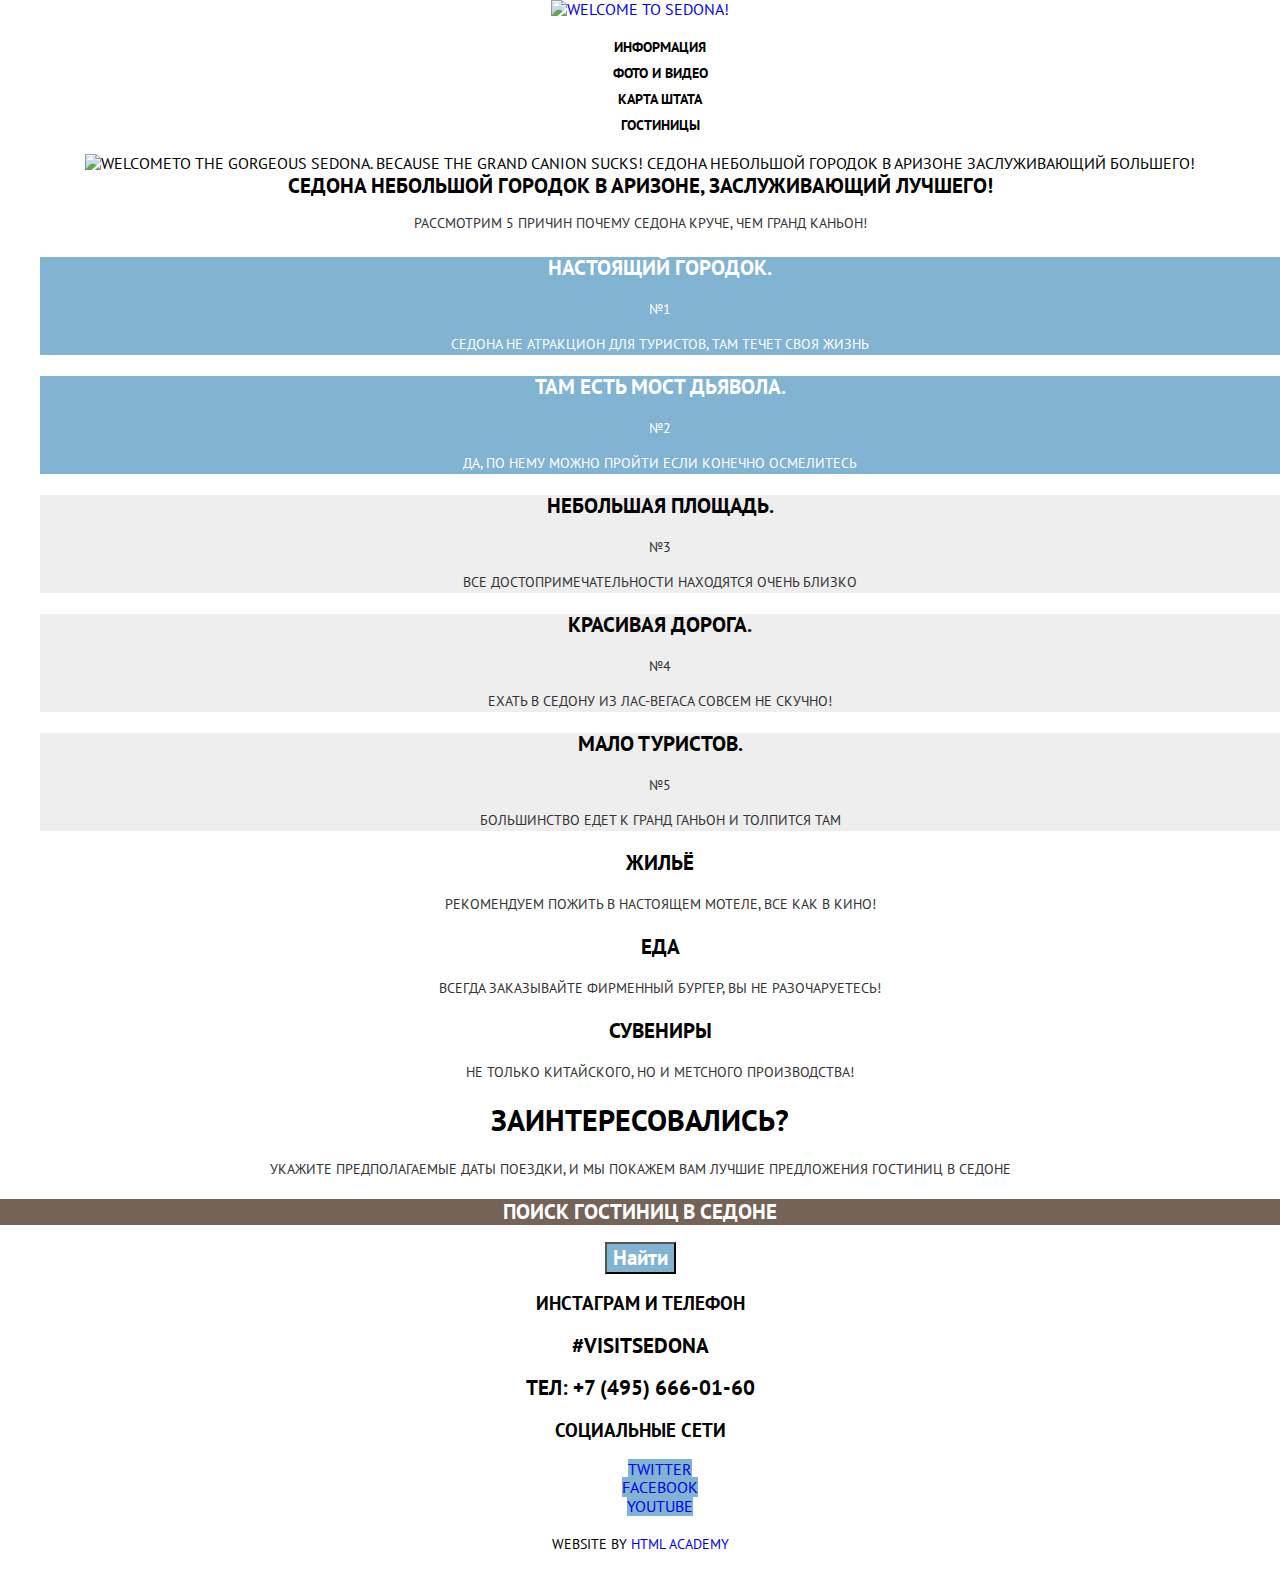
==== index.html @ 73698c5c "Заглавные" ====
<!DOCTYPE html>
<html class="page" lang="ru">

<head>
    <meta charset="utf-8">
    <title>Sedona is Greater Canion</title>
    <link rel="stylesheet" href="https://fonts.googleapis.com/css2?family=PT+Sans:wght@400;700&display=swap" />
    <link href="css/normalize.css" rel="stylesheet" />
    <link href="css/style.css" rel="stylesheet" />
</head>

<body class="page-body">


    <header class="main-header">
        <nav class="main-navigation">
            <a class="main-header-logo" href="index.html" title="Main Page">
                <img src="http://dummyimage.com/41x50/81B3D2" alt="Welcome to Sedona!">
            </a>
            <ul class="site-navigation">
                <li><a href="blank.html">Информация</a></li>
                <li><a href="blank.html">Фото и видео</a></li>
                <li><a href="blank.html">Карта штата</a></li>
                <li><a href="hotelscatalog.html">Гостиницы</a></li>
            </ul>
        </nav>
    </header>


    <main class="wrapper">

        <section class="slogan">
            <div class="image-slogan"><img src="http://placehold.it/1200x509/81B3D2/ffffff/?text=WELCOME+TO+GORGEOUSE+SEDONA" alt="Welcometo the gorgeous SEDONA.
      Because the Grand Canion sucks! Седона небольшой городок в Аризоне заслуживающий большего!"></div>
            <h1 class="text-slogan">Седона небольшой городок в Аризоне, заслуживающий лучшего!</h1>
        </section>

        <section class="features">
            <h2 class="feature-header">Рассмотрим 5 причин почему Седона круче, чем Гранд Каньон!</h2>
            <ul class="features-list">
                <li class="feature-item blue-item">
                    <h3 class="feature-list-header blue-item">Настоящий городок.</h3>
                    <p class="feature-list-text blue-item">№1</p>
                    <p class="feature-list-text blue-item">Седона не атракцион для туристов, там течет своя жизнь</p>
                </li>

                <!--<img src="http://placehold.it/800x256/81B3D2/ffffff/?text=SEDONA+VIEWS" alt="Sedona views">-->


                <li class="feature-item blue-item">
                    <h3 class="feature-list-header blue-item">Там есть мост дьявола.</h3>
                    <p class="feature-list-text blue-item">№2</p>
                    <p class="feature-list-text blue-item">Да, по нему можно пройти если конечно осмелитесь</p>
                </li>

                <!--<img src="http://placehold.it/800x256/81B3D2/ffffff/?text=SEDONA+VIEWS" alt="Sedona views">-->


                <li class="feature-item grey-item">
                    <h3 class="feature-list-header">Небольшая площадь.</h3>
                    <p class="feature-list-text">№3</p>
                    <p class="feature-list-text">Все достопримечательности находятся очень близко</p>



                    <li class="feature-item grey-item">
                        <h3 class="feature-list-header">Красивая дорога.</h3>
                        <p class="feature-list-text">№4</p>
                        <p class="feature-list-text">Ехать в Седону из Лас-Вегаса совсем не скучно!</p>
                    </li>


                    <li class="feature-item grey-item">
                        <h3 class="feature-list-header">Мало туристов.</h3>
                        <p class="feature-list-text">№5</p>
                        <p class="feature-list-text">Большинство едет к Гранд Ганьон и толпится там</p>
                    </li>

            </ul>
        </section>

        <section class="advice">
            <!-- Советы -->
            <ul class="advices-list">
                <li class="icon-house">
                    <h3 class="item-header">Жильё</h3>
                    <p class="item-text">Рекомендуем пожить в настоящем мотеле, все как в кино!</p>
                </li>
                <li class="icon-food">
                    <h3 class="item-header">Еда</h3>
                    <p class="item-text">Всегда заказывайте фирменный бургер, вы не разочаруетесь!</p>
                </li>
                <li class="icon-souvenir">
                    <h3 class="item-header">Сувениры</h3>
                    <p class="item-text">Не только китайского, но и метсного производства!</p>
                </li>
            </ul>
        </section>

        <section class="searching-form">
            <h2 class="searching-question">Заинтересовались?</h2>
            <p class="searching-form-text">Укажите предполагаемые даты поездки, и мы покажем вам лучшие предложения гостиниц в Седоне</p>
            <h2 class="searching-form-header">Поиск гостиниц в Седоне</h2>
            <!-- форма поиска брони -->
            <button class="search-button">Найти</button>
        </section>
    </main>

    <footer class="page-footer main-footer">
        <section class="footer-contacts">
            <h3>Инстаграм и телефон</h3>
            <p>
                <a class="footer-contacts" href="blank.html">#VISITSEDONA</a>
            </p>
            <p>
                <a class="footer-contacts" href="74956660166"> ТЕЛ: +7 (495) 666-01-60</a>
            </p>
        </section>
        <section class="footer-social">
            <h3>Социальные сети</h3>
            <ul class="social">
                <li>
                    <a class="social-button" href="#">Twitter</a>
                </li>
                <li>
                    <a class="social-button" href="#">Facebook</a>
                </li>
                <li>
                    <a class="social-button" href="#">Youtube</a>
                </li>
            </ul>
        </section>
        <p class="footer-copyright">
            website by
            <a class="button" href="https://htmlacademy.ru/intensive/htmlcss">HTML Academy</a>
        </p>
    </footer>
</body>

</html>
---- css/style.css ----
/* Variables */

:root {
    --black: #000000;
    --light-black: #333333;
    --white: #FFFFFF;
    --white-opaque: rgba(255, 255, 255, 0.3);
    --light-blue: #81B3D2;
    --darker-blue: #669EC0;
    --darkest-blue: #5496BD;
    --brown: #766357;
    --darker-brown: #604E43;
    --darkest-brown: #503E33;
    --drop-shadow-white-black: rgba(0, 1, 1, 0.2);
    --background-light-grey: #EEEEEE;
    --filter-background-light-grey: rgba(0, 1, 1, 0.15);
    --filter-input-grey: #F2F2F2;
    --footer-grey: rgba(255, 255, 255, 0.9);
    --main-background-gray: #888888;
}


/* body */

body {
    min-width: 1200px;
    margin: 0;
    padding: 0;
    font-family: "PT Sans", "Arial", sans-serif;
    text-transform: uppercase;
    background-color: var(--white);
    text-align: center;
}

a {
    text-decoration: none;
}

img {
    max-width: 100%;
    height: auto;
}


/* main navigation */

.site-navigation a {
    font-size: 14px;
    line-height: 26px;
    font-weight: 700;
    color: var(--black);
    text-align: center;
}

.site-navigation li {
    list-style: none;
}


/* slogan */

.image {
    background-image: url("http://placehold.it/1200x509/81B3D2/ffffff/?text=WELCOME+TO+GORGEOUSE+SEDONA");
}

.text-slogan {
    font-size: 21px;
    line-height: 26px;
    font-weight: 700;
    color: var(--black);
    margin: 0;
    text-align: center;
}


/* features */

ul .feature-item {
    list-style: none;
}

.feature-header {
    font-size: 14px;
    line-height: 26px;
    font-weight: 400;
    color: var(--light-black);
    text-align: center;
}

.feature-list-header {
    font-size: 21px;
    line-height: 21px;
    font-weight: 700;
    color: var(--black);
    text-align: center;
}

.feature-list-text {
    font-size: 14px;
    line-height: 21px;
    font-weight: 400;
    color: var(--light-black);
    text-align: center;
}

.blue-item {
    background-color: var(--light-blue);
    color: var(--white);
}

.grey-item {
    background-color: var(--background-light-grey);
}


/* advice */

.icon-house,
.icon-food,
.icon-souvenir {
    list-style: none;
}

.item-header {
    font-size: 21px;
    line-height: 21px;
    font-weight: 700;
    color: var(--black);
    text-align: center;
}

.item-text {
    font-size: 14px;
    line-height: 21px;
    font-weight: 400;
    color: var(--light-black);
    text-align: center;
}


/* searching form */

.searching-question {
    font-size: 30px;
    line-height: 24px;
    font-weight: 700;
    color: var(--black);
    text-align: center;
}

.searching-form-text {
    font-size: 14px;
    line-height: 24px;
    font-weight: 400;
    color: var(--light-black);
    text-align: center;
}

.searching-form-header {
    font-size: 21px;
    line-height: 26px;
    font-weight: 700;
    color: var(--white);
    background-color: var(--brown);
    text-align: center;
    vertical-align: middle;
}

.searching-form-header:hover {
    background-color: var(--darker-brown);
}

.searching-form-header:active {
    background-color: var(--darkest-brown);
    color: var(--white-opaque);
}

.search-button {
    font-size: 21px;
    line-height: 26px;
    font-weight: 700;
    background-color: var(--light-blue);
    color: var(--white);
}

.search-button:hover {
    background-color: var(--darker-blue);
}

.search-button:active {
    background-color: var(--darkest-blue);
    color: var(--white-opaque);
}


/* footer */

.footer-contacts a {
    font-size: 21px;
    line-height: 26px;
    font-weight: 700;
    text-transform: none;
    color: var(--black);
}

.footer-copyright {
    font-size: 14px;
    font-weight: 400;
    line-height: 26px;
    color: var(--black);
}

ul.social {
    list-style: none;
}

li .social-button {
    background-color: var(--light-blue);
}

li .social-button:hover {
    background-color: var(--darker-blue);
}

li .social-button:active {
    background-color: var(--darkest-blue);
}


/* sorting */

.search-results {
    font-size: 21px;
    line-height: 26px;
    font-weight: 700;
    color: var(--black);
}

ul.sorting {
    list-style: none;
}

.sorting-header {
    font-size: 12px;
    line-height: 18px;
    font-weight: 400;
    color: var(--black);
    text-align: center;
}

a.active-item {
    color: var(--light-blue);
    opacity: 100;
    text-decoration: none;
}

.sorting-tag {
    font-size: 12px;
    line-height: 18px;
    color: var(--black);
    opacity: 0.3;
    text-decoration: underline;
    text-decoration-style: dotted;
}

.sorting-tag:hover {
    color: var(--light-blue)
}

.sorting-tag:active {
    color: var(--black);
    opacity: 100;
}


/* results */

ul.hotels {
    list-style: none;
}

.item-header-catalog {
    font-size: 21px;
    line-height: 26px;
    font-weight: 700;
    color: var(--black);
}

.hotel-name:hover {
    color: var(--light-blue);
}

.hotel-name:active {
    color: var(--black);
    opacity: 0.3;
}

.location-type-price {
    font-size: 14px;
    line-height: 21px;
    font-weight: 400;
    color: var(--light-black)
}

.rating {
    font-size: 14px;
    line-height: 21px;
    font-weight: 400;
    background-color: var(--filter-input-grey);
}

.stars {
    background-color: var(--light-blue);
}

.control {
    font-size: 14px;
    line-height: 21px;
    font-weight: 700;
    color: var(--white);
    padding-top: 3px;
    padding-bottom: 3px;
    padding-right: 17px;
    padding-left: 16px;
}

.details {
    background-color: var(--light-blue);
}

.details:hover {
    background-color: var(--darker-blue);
}

.details:active {
    background-color: var(--darkest-blue);
    color: var(--white-opaque);
}

.reservation {
    background-color: var(--brown);
}

.reservation:hover {
    background-color: var(--darkest-brown);
}

.reservation:active {
    background-color: var(--darker-brown);
    color: var(--white-opaque);
}
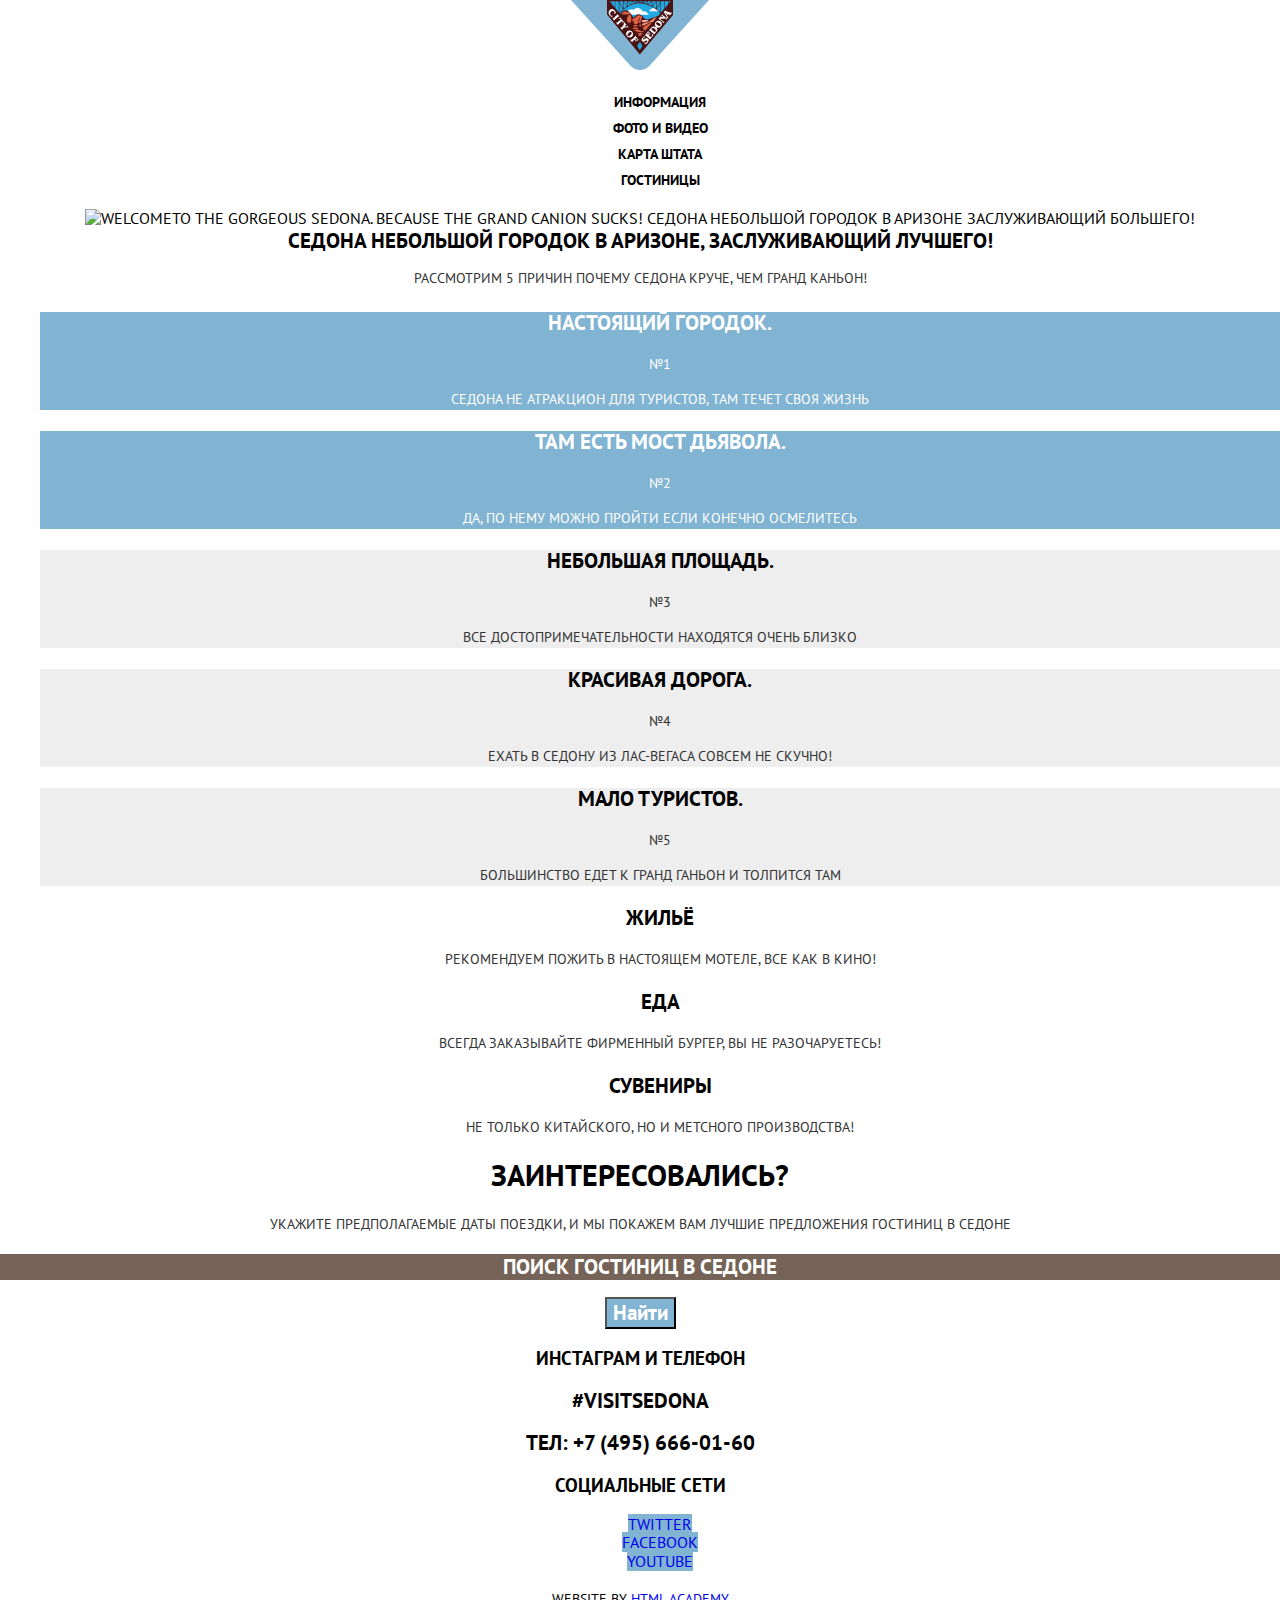
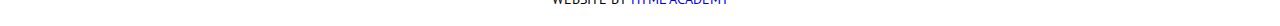
==== commit dc26c450: "Графика" ====
--- a/index.html
+++ b/index.html
@@ -15,7 +15,7 @@
     <header class="main-header">
         <nav class="main-navigation">
             <a class="main-header-logo" href="index.html" title="Main Page">
-                <img src="http://dummyimage.com/41x50/81B3D2" alt="Welcome to Sedona!">
+                <img src="img/logo.svg" width="138" height="70" alt="Sedona!">
             </a>
             <ul class="site-navigation">
                 <li><a href="blank.html">Информация</a></li>
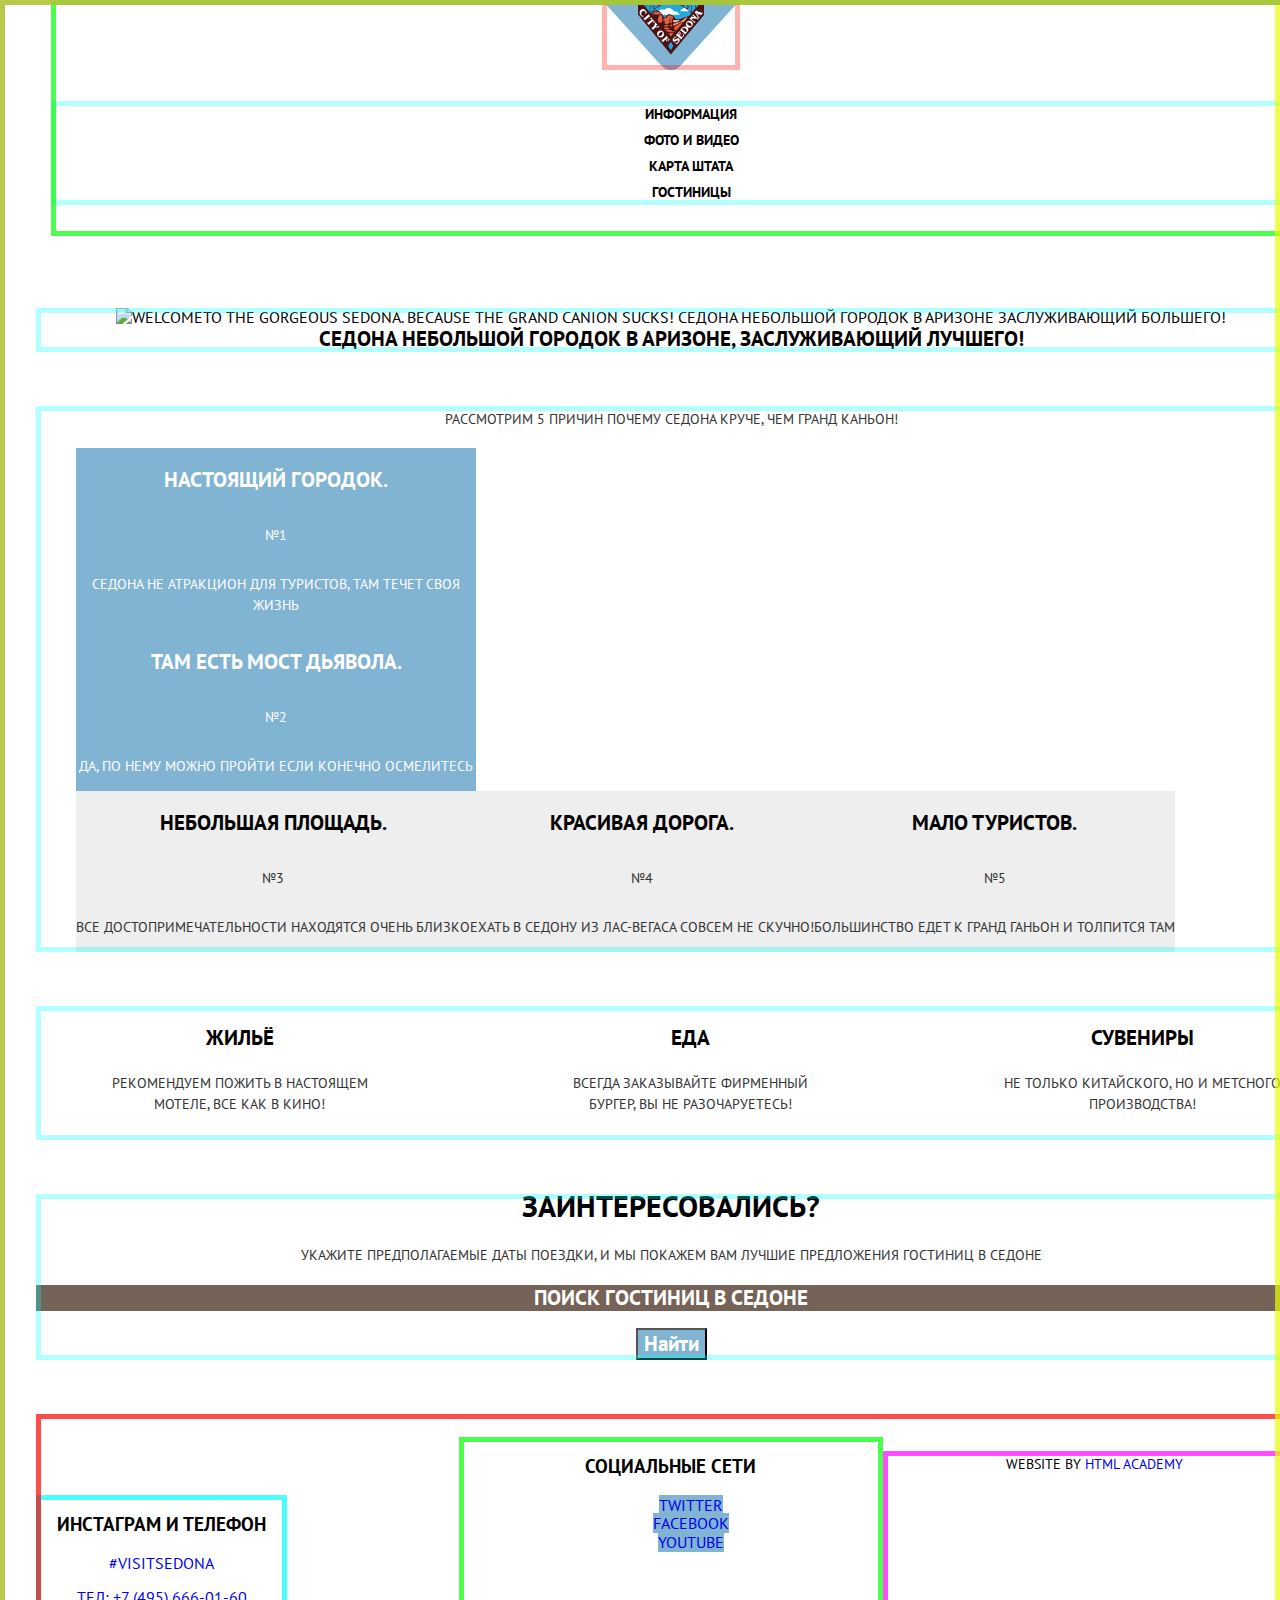
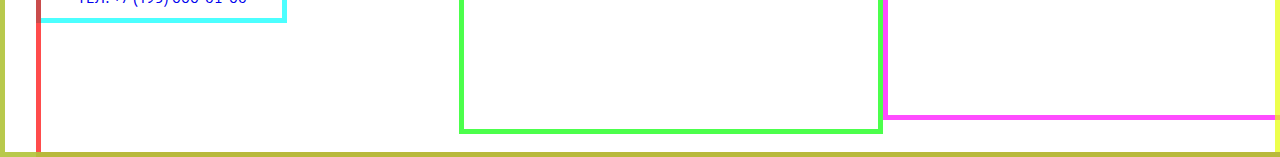
==== commit bcfb9591: "Гриды" ====
--- a/index.html
+++ b/index.html
@@ -10,131 +10,139 @@
 </head>
 
 <body class="page-body">
+    <div class="container">
 
 
-    <header class="main-header">
-        <nav class="main-navigation">
-            <a class="main-header-logo" href="index.html" title="Main Page">
-                <img src="img/logo.svg" width="138" height="70" alt="Sedona!">
-            </a>
-            <ul class="site-navigation">
-                <li><a href="blank.html">Информация</a></li>
-                <li><a href="blank.html">Фото и видео</a></li>
-                <li><a href="blank.html">Карта штата</a></li>
-                <li><a href="hotelscatalog.html">Гостиницы</a></li>
-            </ul>
-        </nav>
-    </header>
+        <header class="main-header">
+            <nav class="main-navigation">
+                <a class="main-header-logo" href="index.html" title="Main Page">
+                    <img src="img/logo.svg" width="138" height="70" alt="Sedona!">
+                </a>
+                <div class="main-navigation-wrapper">
+                    <ul class="site-navigation">
+                        <li><a href="blank.html">Информация</a></li>
+                        <li><a href="blank.html">Фото и видео</a></li>
+                        <li><a href="blank.html">Карта штата</a></li>
+                        <li><a href="hotelscatalog.html">Гостиницы</a></li>
+                    </ul>
+                </div>
+            </nav>
+        </header>
 
 
-    <main class="wrapper">
+        <main>
 
-        <section class="slogan">
-            <div class="image-slogan"><img src="http://placehold.it/1200x509/81B3D2/ffffff/?text=WELCOME+TO+GORGEOUSE+SEDONA" alt="Welcometo the gorgeous SEDONA.
+            <section class="slogan box">
+                <div class="image-slogan"><img src="http://placehold.it/1200x509/81B3D2/ffffff/?text=WELCOME+TO+GORGEOUSE+SEDONA" alt="Welcometo the gorgeous SEDONA.
       Because the Grand Canion sucks! Седона небольшой городок в Аризоне заслуживающий большего!"></div>
-            <h1 class="text-slogan">Седона небольшой городок в Аризоне, заслуживающий лучшего!</h1>
-        </section>
+                <h1 class="text-slogan">Седона небольшой городок в Аризоне, заслуживающий лучшего!</h1>
+            </section>
 
-        <section class="features">
-            <h2 class="feature-header">Рассмотрим 5 причин почему Седона круче, чем Гранд Каньон!</h2>
-            <ul class="features-list">
-                <li class="feature-item blue-item">
-                    <h3 class="feature-list-header blue-item">Настоящий городок.</h3>
-                    <p class="feature-list-text blue-item">№1</p>
-                    <p class="feature-list-text blue-item">Седона не атракцион для туристов, там течет своя жизнь</p>
-                </li>
+            <section class="features box">
+                <h2 class="feature-header">Рассмотрим 5 причин почему Седона круче, чем Гранд Каньон!</h2>
+                <ul class="features-list">
+                    <li class="feature-item blue-item">
+                        <h3 class="feature-list-header blue-item">Настоящий городок.</h3>
+                        <p class="feature-list-text blue-item">№1</p>
+                        <p class="feature-list-text blue-item">Седона не атракцион для туристов, там течет своя жизнь</p>
+                    </li>
 
-                <!--<img src="http://placehold.it/800x256/81B3D2/ffffff/?text=SEDONA+VIEWS" alt="Sedona views">-->
+                    <!--<img src="http://placehold.it/800x256/81B3D2/ffffff/?text=SEDONA+VIEWS" alt="Sedona views">-->
 
 
-                <li class="feature-item blue-item">
-                    <h3 class="feature-list-header blue-item">Там есть мост дьявола.</h3>
-                    <p class="feature-list-text blue-item">№2</p>
-                    <p class="feature-list-text blue-item">Да, по нему можно пройти если конечно осмелитесь</p>
-                </li>
+                    <li class="feature-item blue-item">
+                        <h3 class="feature-list-header blue-item">Там есть мост дьявола.</h3>
+                        <p class="feature-list-text blue-item">№2</p>
+                        <p class="feature-list-text blue-item">Да, по нему можно пройти если конечно осмелитесь</p>
+                    </li>
 
-                <!--<img src="http://placehold.it/800x256/81B3D2/ffffff/?text=SEDONA+VIEWS" alt="Sedona views">-->
+                    <!--<img src="http://placehold.it/800x256/81B3D2/ffffff/?text=SEDONA+VIEWS" alt="Sedona views">-->
 
 
-                <li class="feature-item grey-item">
-                    <h3 class="feature-list-header">Небольшая площадь.</h3>
-                    <p class="feature-list-text">№3</p>
-                    <p class="feature-list-text">Все достопримечательности находятся очень близко</p>
+                    <div class="grey-list">
+                        <li class="feature-item grey-item">
+                            <h3 class="feature-list-header">Небольшая площадь.</h3>
+                            <p class="feature-list-text">№3</p>
+                            <p class="feature-list-text">Все достопримечательности находятся очень близко</p>
 
 
 
-                    <li class="feature-item grey-item">
-                        <h3 class="feature-list-header">Красивая дорога.</h3>
-                        <p class="feature-list-text">№4</p>
-                        <p class="feature-list-text">Ехать в Седону из Лас-Вегаса совсем не скучно!</p>
-                    </li>
+                            <li class="feature-item grey-item">
+                                <h3 class="feature-list-header">Красивая дорога.</h3>
+                                <p class="feature-list-text">№4</p>
+                                <p class="feature-list-text">Ехать в Седону из Лас-Вегаса совсем не скучно!</p>
+                            </li>
 
 
-                    <li class="feature-item grey-item">
-                        <h3 class="feature-list-header">Мало туристов.</h3>
-                        <p class="feature-list-text">№5</p>
-                        <p class="feature-list-text">Большинство едет к Гранд Ганьон и толпится там</p>
+                            <li class="feature-item grey-item">
+                                <h3 class="feature-list-header">Мало туристов.</h3>
+                                <p class="feature-list-text">№5</p>
+                                <p class="feature-list-text">Большинство едет к Гранд Ганьон и толпится там</p>
+                            </li>
+                    </div>
+
+                </ul>
+            </section>
+
+            <section class="advice box">
+                <!-- Советы -->
+                <ul class="advices-list">
+                    <li class="icon-house">
+                        <h3 class="item-header">Жильё</h3>
+                        <p class="item-text">Рекомендуем пожить в настоящем мотеле, все как в кино!</p>
                     </li>
+                    <li class="icon-food">
+                        <h3 class="item-header">Еда</h3>
+                        <p class="item-text">Всегда заказывайте фирменный бургер, вы не разочаруетесь!</p>
+                    </li>
+                    <li class="icon-souvenir">
+                        <h3 class="item-header">Сувениры</h3>
+                        <p class="item-text">Не только китайского, но и метсного производства!</p>
+                    </li>
+                </ul>
+            </section>
 
-            </ul>
-        </section>
+            <section class="searching-form box">
+                <h2 class="searching-question">Заинтересовались?</h2>
+                <p class="searching-form-text">Укажите предполагаемые даты поездки, и мы покажем вам лучшие предложения гостиниц в Седоне</p>
+                <h2 class="searching-form-header">Поиск гостиниц в Седоне</h2>
+                <!-- форма поиска брони -->
+                <button class="search-button">Найти</button>
+            </section>
+        </main>
 
-        <section class="advice">
-            <!-- Советы -->
-            <ul class="advices-list">
-                <li class="icon-house">
-                    <h3 class="item-header">Жильё</h3>
-                    <p class="item-text">Рекомендуем пожить в настоящем мотеле, все как в кино!</p>
-                </li>
-                <li class="icon-food">
-                    <h3 class="item-header">Еда</h3>
-                    <p class="item-text">Всегда заказывайте фирменный бургер, вы не разочаруетесь!</p>
-                </li>
-                <li class="icon-souvenir">
-                    <h3 class="item-header">Сувениры</h3>
-                    <p class="item-text">Не только китайского, но и метсного производства!</p>
-                </li>
-            </ul>
-        </section>
+        <footer class="page-footer main-footer">
 
-        <section class="searching-form">
-            <h2 class="searching-question">Заинтересовались?</h2>
-            <p class="searching-form-text">Укажите предполагаемые даты поездки, и мы покажем вам лучшие предложения гостиниц в Седоне</p>
-            <h2 class="searching-form-header">Поиск гостиниц в Седоне</h2>
-            <!-- форма поиска брони -->
-            <button class="search-button">Найти</button>
-        </section>
-    </main>
+            <section class="footer-contacts-list">
+                <h3>Инстаграм и телефон</h3>
+                <p>
+                    <a class="footer-contacts" href="blank.html">#VISITSEDONA</a>
+                </p>
+                <p>
+                    <a class="footer-contacts" href="74956660166"> ТЕЛ: +7 (495) 666-01-60</a>
+                </p>
+            </section>
+            <section class="footer-social">
+                <h3>Социальные сети</h3>
+                <ul class="social">
+                    <li>
+                        <a class="social-button" href="#">Twitter</a>
+                    </li>
+                    <li>
+                        <a class="social-button" href="#">Facebook</a>
+                    </li>
+                    <li>
+                        <a class="social-button" href="#">Youtube</a>
+                    </li>
+                </ul>
+            </section>
+            <p class="footer-copyright">
+                website by
+                <a class="button" href="https://htmlacademy.ru/intensive/htmlcss">HTML Academy</a>
+            </p>
 
-    <footer class="page-footer main-footer">
-        <section class="footer-contacts">
-            <h3>Инстаграм и телефон</h3>
-            <p>
-                <a class="footer-contacts" href="blank.html">#VISITSEDONA</a>
-            </p>
-            <p>
-                <a class="footer-contacts" href="74956660166"> ТЕЛ: +7 (495) 666-01-60</a>
-            </p>
-        </section>
-        <section class="footer-social">
-            <h3>Социальные сети</h3>
-            <ul class="social">
-                <li>
-                    <a class="social-button" href="#">Twitter</a>
-                </li>
-                <li>
-                    <a class="social-button" href="#">Facebook</a>
-                </li>
-                <li>
-                    <a class="social-button" href="#">Youtube</a>
-                </li>
-            </ul>
-        </section>
-        <p class="footer-copyright">
-            website by
-            <a class="button" href="https://htmlacademy.ru/intensive/htmlcss">HTML Academy</a>
-        </p>
-    </footer>
+        </footer>
+    </div>
 </body>
 
 </html>--- a/css/style.css
+++ b/css/style.css
@@ -23,13 +23,15 @@
 /* body */
 
 body {
-    min-width: 1200px;
+    min-width: 1280px;
     margin: 0;
     padding: 0;
     font-family: "PT Sans", "Arial", sans-serif;
     text-transform: uppercase;
-    background-color: var(--white);
-    text-align: center;
+    text-align: center;
+    background-color: var(--filter-input-grey);
+    outline: 5px solid rgba(229, 255, 0, 0.7);
+    outline-offset: -5px;
 }
 
 a {
@@ -42,8 +44,71 @@
 }
 
 
+/* Grid */
+
+.page {
+    height: 100%;
+}
+
+.page-body {
+    min-height: 100%;
+    display: grid;
+    grid-template-rows: min-content 1fr min-content;
+    align-content: start;
+}
+
+
+/* container */
+
+.container {
+    min-width: 1200px;
+    margin: 0px auto;
+    padding: 0px 36px;
+    outline: 5px solid rgba(4, 0, 255, 0.7);
+    outline-offset: -5px;
+    background-color: var(--white)
+}
+
+.main-navigation-wrapper .container {
+    display: flex;
+    justify-content: space-between;
+}
+
+
+/* Main header */
+
+.main-header {
+    margin: 0px 15px 72px;
+    outline: 5px solid rgba(0, 255, 0, 0.7);
+    outline-offset: -5px;
+    display: grid;
+}
+
+
 /* main navigation */
 
+.main-header-logo {
+    width: 138px;
+    height: 70px;
+    outline: 5px solid rgba(255, 0, 0, 0.3);
+    outline-offset: -5px;
+    justify-self: center;
+}
+
+.main-navigation {
+    display: flex;
+    flex-direction: column;
+    align-items: center;
+}
+
+.main-navigation-wrapper {
+    width: 100%;
+    margin-bottom: 15px;
+    margin-top: 15px;
+    display: flex;
+    justify-content: space-between;
+}
+
 .site-navigation a {
     font-size: 14px;
     line-height: 26px;
@@ -54,6 +119,14 @@
 
 .site-navigation li {
     list-style: none;
+    margin: 0px;
+    padding: 0px;
+    width: 1200px;
+}
+
+.site-navigation {
+    outline: 5px solid rgba(0, 255, 255, 0.3);
+    outline-offset: -5px;
 }
 
 
@@ -73,10 +146,33 @@
 }
 
 
+/* main */
+
+.wrapper {
+    outline: 5px solid rgba(255, 0, 0, 0.3);
+}
+
+.box {
+    outline: 5px solid rgba(0, 255, 255, 0.3);
+    outline-offset: -5px;
+    margin-bottom: 54px;
+}
+
+
 /* features */
 
+.feature-item {
+    display: flex;
+    margin: 0;
+    padding: 0;
+    list-style: none;
+    flex-direction: column;
+}
+
 ul .feature-item {
     list-style: none;
+    margin: 0px;
+    padding: 0px;
 }
 
 .feature-header {
@@ -106,14 +202,31 @@
 .blue-item {
     background-color: var(--light-blue);
     color: var(--white);
+    width: 400px;
 }
 
 .grey-item {
     background-color: var(--background-light-grey);
 }
 
+.grey-list {
+    display: flex;
+    grid-template-columns: 1fr 1fr 1fr;
+    width: 1200px;
+}
+
 
 /* advice */
+
+.advices-list {
+    display: grid;
+    grid-template-columns: 1fr 1fr 1fr;
+    column-gap: 124px;
+}
+
+.item-text {
+    margin: 25px;
+}
 
 .icon-house,
 .icon-food,
@@ -195,6 +308,15 @@
 
 /* footer */
 
+.main-footer {
+    outline: 5px solid rgba(255, 0, 0, 0.7);
+    outline-offset: -5px;
+    padding: 23px 0;
+    margin-top: 23px;
+    display: grid;
+    grid-template-columns: 1fr 1fr 1fr;
+}
+
 .footer-contacts a {
     font-size: 21px;
     line-height: 26px;
@@ -203,11 +325,25 @@
     color: var(--black);
 }
 
+.footer-contacts-list {
+    outline: 5px solid rgba(0, 255, 255, 0.7);
+    outline-offset: -5px;
+    width: 251px;
+    margin: 58px 36px 111px 0px;
+}
+
 .footer-copyright {
     font-size: 14px;
     font-weight: 400;
     line-height: 26px;
     color: var(--black);
+    outline: 5px solid rgba(255, 0, 255, 0.7);
+    outline-offset: -5px;
+}
+
+.footer-social {
+    outline: 5px solid rgba(0, 255, 0, 0.7);
+    outline-offset: -5px;
 }
 
 ul.social {
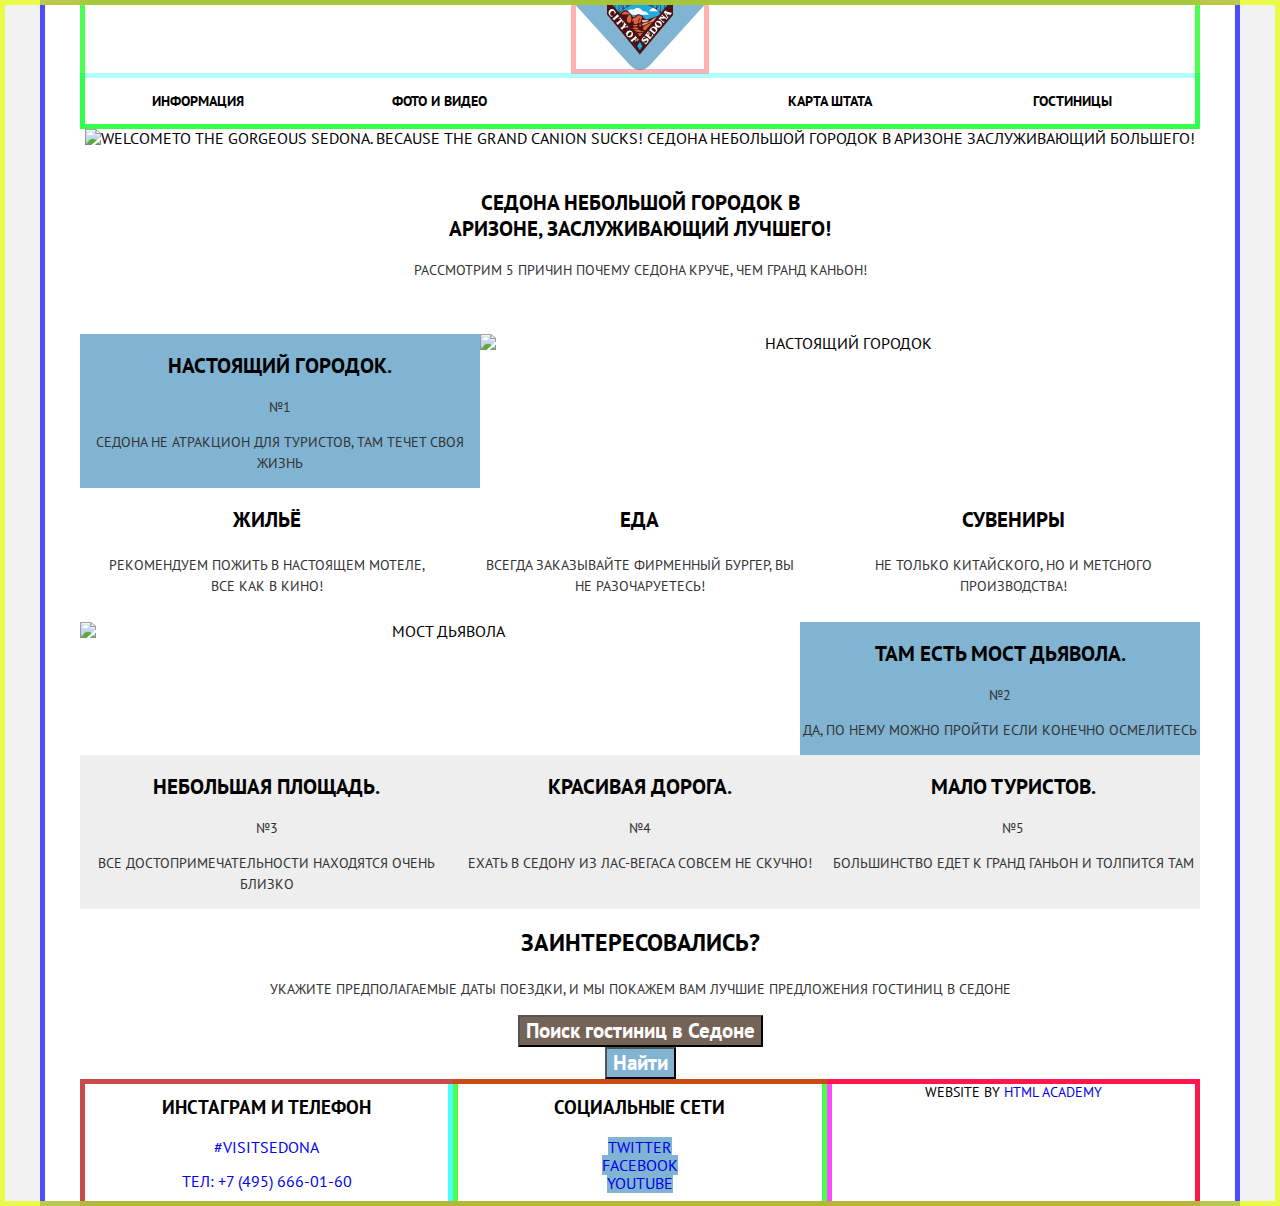
==== commit 21d39aee: "Главная страница - Сетка" ====
--- a/index.html
+++ b/index.html
@@ -11,136 +11,113 @@
 
 <body class="page-body">
     <div class="container">
-
-
         <header class="main-header">
             <nav class="main-navigation">
                 <a class="main-header-logo" href="index.html" title="Main Page">
                     <img src="img/logo.svg" width="138" height="70" alt="Sedona!">
                 </a>
-                <div class="main-navigation-wrapper">
-                    <ul class="site-navigation">
-                        <li><a href="blank.html">Информация</a></li>
-                        <li><a href="blank.html">Фото и видео</a></li>
-                        <li><a href="blank.html">Карта штата</a></li>
-                        <li><a href="hotelscatalog.html">Гостиницы</a></li>
-                    </ul>
-                </div>
+                <ul class="site-navigation no-bullets">
+                    <li><a href="blank.html">Информация</a></li>
+                    <li><a href="blank.html">Фото и видео</a></li>
+                    <li><a href="blank.html">Карта штата</a></li>
+                    <li><a href="hotelscatalog.html">Гостиницы</a></li>
+                </ul>
             </nav>
         </header>
-
-
         <main>
-
-            <section class="slogan box">
+            <section class="slogan">
                 <div class="image-slogan"><img src="http://placehold.it/1200x509/81B3D2/ffffff/?text=WELCOME+TO+GORGEOUSE+SEDONA" alt="Welcometo the gorgeous SEDONA.
       Because the Grand Canion sucks! Седона небольшой городок в Аризоне заслуживающий большего!"></div>
                 <h1 class="text-slogan">Седона небольшой городок в Аризоне, заслуживающий лучшего!</h1>
             </section>
-
-            <section class="features box">
-                <h2 class="feature-header">Рассмотрим 5 причин почему Седона круче, чем Гранд Каньон!</h2>
-                <ul class="features-list">
-                    <li class="feature-item blue-item">
-                        <h3 class="feature-list-header blue-item">Настоящий городок.</h3>
-                        <p class="feature-list-text blue-item">№1</p>
-                        <p class="feature-list-text blue-item">Седона не атракцион для туристов, там течет своя жизнь</p>
+            <section class="features">
+                <h2 class="features-header">Рассмотрим 5 причин почему Седона круче, чем Гранд Каньон!</h2>
+                <ul class="features-list no-bullets">
+                    <li class="feature-item part-one">
+                        <div class="blue-item">
+                            <h3 class="feature-list-header">Настоящий городок.</h3>
+                            <p class="feature-list-text">№1</p>
+                            <p class="feature-list-text">Седона не атракцион для туристов, там течет своя жизнь</p>
+                        </div>
+                        <img src="http://placehold.it/800x256/FF0000" alt="Настоящий городок">
+                        <ul class="advices-list no-bullets ">
+                            <li class="icon-house">
+                                <h3 class="item-header">Жильё</h3>
+                                <p class="item-text">Рекомендуем пожить в настоящем мотеле, все как в кино!</p>
+                            </li>
+                            <li class="icon-food">
+                                <h3 class="item-header">Еда</h3>
+                                <p class="item-text">Всегда заказывайте фирменный бургер, вы не разочаруетесь!</p>
+                            </li>
+                            <li class="icon-souvenir">
+                                <h3 class="item-header">Сувениры</h3>
+                                <p class="item-text">Не только китайского, но и метсного производства!</p>
+                            </li>
+                        </ul>
                     </li>
-
-                    <!--<img src="http://placehold.it/800x256/81B3D2/ffffff/?text=SEDONA+VIEWS" alt="Sedona views">-->
-
-
-                    <li class="feature-item blue-item">
-                        <h3 class="feature-list-header blue-item">Там есть мост дьявола.</h3>
-                        <p class="feature-list-text blue-item">№2</p>
-                        <p class="feature-list-text blue-item">Да, по нему можно пройти если конечно осмелитесь</p>
+                    <li class="feature-item part-two">
+                        <img src="http://placehold.it/800x256/FF0000" alt="Мост дьявола">
+                        <div class="blue-item ">
+                            <h3 class="feature-list-header ">Там есть мост дьявола.</h3>
+                            <p class="feature-list-text ">№2</p>
+                            <p class="feature-list-text ">Да, по нему можно пройти если конечно осмелитесь</p>
+                        </div>
                     </li>
-
-                    <!--<img src="http://placehold.it/800x256/81B3D2/ffffff/?text=SEDONA+VIEWS" alt="Sedona views">-->
-
-
-                    <div class="grey-list">
-                        <li class="feature-item grey-item">
-                            <h3 class="feature-list-header">Небольшая площадь.</h3>
-                            <p class="feature-list-text">№3</p>
-                            <p class="feature-list-text">Все достопримечательности находятся очень близко</p>
-
-
-
-                            <li class="feature-item grey-item">
-                                <h3 class="feature-list-header">Красивая дорога.</h3>
-                                <p class="feature-list-text">№4</p>
-                                <p class="feature-list-text">Ехать в Седону из Лас-Вегаса совсем не скучно!</p>
-                            </li>
-
-
-                            <li class="feature-item grey-item">
-                                <h3 class="feature-list-header">Мало туристов.</h3>
-                                <p class="feature-list-text">№5</p>
-                                <p class="feature-list-text">Большинство едет к Гранд Ганьон и толпится там</p>
-                            </li>
-                    </div>
-
                 </ul>
-            </section>
-
-            <section class="advice box">
-                <!-- Советы -->
-                <ul class="advices-list">
-                    <li class="icon-house">
-                        <h3 class="item-header">Жильё</h3>
-                        <p class="item-text">Рекомендуем пожить в настоящем мотеле, все как в кино!</p>
+                <ul class="features-list part-three no-bullets">
+                    <li class="feature-item grey-item">
+                        <h3 class="feature-list-header">Небольшая площадь.</h3>
+                        <p class="feature-list-text">№3</p>
+                        <p class="feature-list-text">Все достопримечательности находятся очень близко</p>
                     </li>
-                    <li class="icon-food">
-                        <h3 class="item-header">Еда</h3>
-                        <p class="item-text">Всегда заказывайте фирменный бургер, вы не разочаруетесь!</p>
+                    <li class="feature-item grey-item">
+                        <h3 class="feature-list-header">Красивая дорога.</h3>
+                        <p class="feature-list-text">№4</p>
+                        <p class="feature-list-text">Ехать в Седону из Лас-Вегаса совсем не скучно!</p>
                     </li>
-                    <li class="icon-souvenir">
-                        <h3 class="item-header">Сувениры</h3>
-                        <p class="item-text">Не только китайского, но и метсного производства!</p>
+                    <li class="feature-item grey-item">
+                        <h3 class="feature-list-header">Мало туристов.</h3>
+                        <p class="feature-list-text">№5</p>
+                        <p class="feature-list-text">Большинство едет к Гранд Ганьон и толпится там</p>
                     </li>
                 </ul>
             </section>
-
             <section class="searching-form box">
-                <h2 class="searching-question">Заинтересовались?</h2>
+                <h2 class="searching-questions">Заинтересовались?</h2>
                 <p class="searching-form-text">Укажите предполагаемые даты поездки, и мы покажем вам лучшие предложения гостиниц в Седоне</p>
-                <h2 class="searching-form-header">Поиск гостиниц в Седоне</h2>
+                <button class="searching-form-button">Поиск гостиниц в Седоне</button><br>
                 <!-- форма поиска брони -->
-                <button class="search-button">Найти</button>
+                <button class="search-button ">Найти</button>
             </section>
         </main>
-
         <footer class="page-footer main-footer">
-
             <section class="footer-contacts-list">
                 <h3>Инстаграм и телефон</h3>
                 <p>
-                    <a class="footer-contacts" href="blank.html">#VISITSEDONA</a>
+                    <a class="footer-contacts " href="blank.html">#VISITSEDONA</a>
                 </p>
                 <p>
-                    <a class="footer-contacts" href="74956660166"> ТЕЛ: +7 (495) 666-01-60</a>
+                    <a class="footer-contacts " href="74956660166"> ТЕЛ: +7 (495) 666-01-60</a>
                 </p>
             </section>
-            <section class="footer-social">
+            <section class="footer-social ">
                 <h3>Социальные сети</h3>
-                <ul class="social">
+                <ul class="social no-bullets ">
                     <li>
-                        <a class="social-button" href="#">Twitter</a>
+                        <a class="social-button " href="# ">Twitter</a>
                     </li>
                     <li>
-                        <a class="social-button" href="#">Facebook</a>
+                        <a class="social-button " href="# ">Facebook</a>
                     </li>
                     <li>
-                        <a class="social-button" href="#">Youtube</a>
+                        <a class="social-button " href="# ">Youtube</a>
                     </li>
                 </ul>
             </section>
             <p class="footer-copyright">
                 website by
-                <a class="button" href="https://htmlacademy.ru/intensive/htmlcss">HTML Academy</a>
+                <a class="button " href="https://htmlacademy.ru/intensive/htmlcss">HTML Academy</a>
             </p>
-
         </footer>
     </div>
 </body>
--- a/css/style.css
+++ b/css/style.css
@@ -1,487 +1,455 @@
-/* Variables */
-
-:root {
-    --black: #000000;
-    --light-black: #333333;
-    --white: #FFFFFF;
-    --white-opaque: rgba(255, 255, 255, 0.3);
-    --light-blue: #81B3D2;
-    --darker-blue: #669EC0;
-    --darkest-blue: #5496BD;
-    --brown: #766357;
-    --darker-brown: #604E43;
-    --darkest-brown: #503E33;
-    --drop-shadow-white-black: rgba(0, 1, 1, 0.2);
-    --background-light-grey: #EEEEEE;
-    --filter-background-light-grey: rgba(0, 1, 1, 0.15);
-    --filter-input-grey: #F2F2F2;
-    --footer-grey: rgba(255, 255, 255, 0.9);
-    --main-background-gray: #888888;
-}
-
-
-/* body */
-
-body {
-    min-width: 1280px;
-    margin: 0;
-    padding: 0;
-    font-family: "PT Sans", "Arial", sans-serif;
-    text-transform: uppercase;
-    text-align: center;
-    background-color: var(--filter-input-grey);
-    outline: 5px solid rgba(229, 255, 0, 0.7);
-    outline-offset: -5px;
-}
-
-a {
-    text-decoration: none;
-}
-
-img {
-    max-width: 100%;
-    height: auto;
-}
-
-
-/* Grid */
-
-.page {
-    height: 100%;
-}
-
-.page-body {
-    min-height: 100%;
-    display: grid;
-    grid-template-rows: min-content 1fr min-content;
-    align-content: start;
-}
-
-
-/* container */
-
-.container {
-    min-width: 1200px;
-    margin: 0px auto;
-    padding: 0px 36px;
-    outline: 5px solid rgba(4, 0, 255, 0.7);
-    outline-offset: -5px;
-    background-color: var(--white)
-}
-
-.main-navigation-wrapper .container {
-    display: flex;
-    justify-content: space-between;
-}
-
-
-/* Main header */
-
-.main-header {
-    margin: 0px 15px 72px;
-    outline: 5px solid rgba(0, 255, 0, 0.7);
-    outline-offset: -5px;
-    display: grid;
-}
-
-
-/* main navigation */
-
-.main-header-logo {
-    width: 138px;
-    height: 70px;
-    outline: 5px solid rgba(255, 0, 0, 0.3);
-    outline-offset: -5px;
-    justify-self: center;
-}
-
-.main-navigation {
-    display: flex;
-    flex-direction: column;
-    align-items: center;
-}
-
-.main-navigation-wrapper {
-    width: 100%;
-    margin-bottom: 15px;
-    margin-top: 15px;
-    display: flex;
-    justify-content: space-between;
-}
-
-.site-navigation a {
-    font-size: 14px;
-    line-height: 26px;
-    font-weight: 700;
-    color: var(--black);
-    text-align: center;
-}
-
-.site-navigation li {
-    list-style: none;
-    margin: 0px;
-    padding: 0px;
-    width: 1200px;
-}
-
-.site-navigation {
-    outline: 5px solid rgba(0, 255, 255, 0.3);
-    outline-offset: -5px;
-}
-
-
-/* slogan */
-
-.image {
-    background-image: url("http://placehold.it/1200x509/81B3D2/ffffff/?text=WELCOME+TO+GORGEOUSE+SEDONA");
-}
-
-.text-slogan {
-    font-size: 21px;
-    line-height: 26px;
-    font-weight: 700;
-    color: var(--black);
-    margin: 0;
-    text-align: center;
-}
-
-
-/* main */
-
-.wrapper {
-    outline: 5px solid rgba(255, 0, 0, 0.3);
-}
-
-.box {
-    outline: 5px solid rgba(0, 255, 255, 0.3);
-    outline-offset: -5px;
-    margin-bottom: 54px;
-}
-
-
-/* features */
-
-.feature-item {
-    display: flex;
-    margin: 0;
-    padding: 0;
-    list-style: none;
-    flex-direction: column;
-}
-
-ul .feature-item {
-    list-style: none;
-    margin: 0px;
-    padding: 0px;
-}
-
-.feature-header {
-    font-size: 14px;
-    line-height: 26px;
-    font-weight: 400;
-    color: var(--light-black);
-    text-align: center;
-}
-
-.feature-list-header {
-    font-size: 21px;
-    line-height: 21px;
-    font-weight: 700;
-    color: var(--black);
-    text-align: center;
-}
-
-.feature-list-text {
-    font-size: 14px;
-    line-height: 21px;
-    font-weight: 400;
-    color: var(--light-black);
-    text-align: center;
-}
-
-.blue-item {
-    background-color: var(--light-blue);
-    color: var(--white);
-    width: 400px;
-}
-
-.grey-item {
-    background-color: var(--background-light-grey);
-}
-
-.grey-list {
-    display: flex;
-    grid-template-columns: 1fr 1fr 1fr;
-    width: 1200px;
-}
-
-
-/* advice */
-
-.advices-list {
-    display: grid;
-    grid-template-columns: 1fr 1fr 1fr;
-    column-gap: 124px;
-}
-
-.item-text {
-    margin: 25px;
-}
-
-.icon-house,
-.icon-food,
-.icon-souvenir {
-    list-style: none;
-}
-
-.item-header {
-    font-size: 21px;
-    line-height: 21px;
-    font-weight: 700;
-    color: var(--black);
-    text-align: center;
-}
-
-.item-text {
-    font-size: 14px;
-    line-height: 21px;
-    font-weight: 400;
-    color: var(--light-black);
-    text-align: center;
-}
-
-
-/* searching form */
-
-.searching-question {
-    font-size: 30px;
-    line-height: 24px;
-    font-weight: 700;
-    color: var(--black);
-    text-align: center;
-}
-
-.searching-form-text {
-    font-size: 14px;
-    line-height: 24px;
-    font-weight: 400;
-    color: var(--light-black);
-    text-align: center;
-}
-
-.searching-form-header {
-    font-size: 21px;
-    line-height: 26px;
-    font-weight: 700;
-    color: var(--white);
-    background-color: var(--brown);
-    text-align: center;
-    vertical-align: middle;
-}
-
-.searching-form-header:hover {
-    background-color: var(--darker-brown);
-}
-
-.searching-form-header:active {
-    background-color: var(--darkest-brown);
-    color: var(--white-opaque);
-}
-
-.search-button {
-    font-size: 21px;
-    line-height: 26px;
-    font-weight: 700;
-    background-color: var(--light-blue);
-    color: var(--white);
-}
-
-.search-button:hover {
-    background-color: var(--darker-blue);
-}
-
-.search-button:active {
-    background-color: var(--darkest-blue);
-    color: var(--white-opaque);
-}
-
-
-/* footer */
-
-.main-footer {
-    outline: 5px solid rgba(255, 0, 0, 0.7);
-    outline-offset: -5px;
-    padding: 23px 0;
-    margin-top: 23px;
-    display: grid;
-    grid-template-columns: 1fr 1fr 1fr;
-}
-
-.footer-contacts a {
-    font-size: 21px;
-    line-height: 26px;
-    font-weight: 700;
-    text-transform: none;
-    color: var(--black);
-}
-
-.footer-contacts-list {
-    outline: 5px solid rgba(0, 255, 255, 0.7);
-    outline-offset: -5px;
-    width: 251px;
-    margin: 58px 36px 111px 0px;
-}
-
-.footer-copyright {
-    font-size: 14px;
-    font-weight: 400;
-    line-height: 26px;
-    color: var(--black);
-    outline: 5px solid rgba(255, 0, 255, 0.7);
-    outline-offset: -5px;
-}
-
-.footer-social {
-    outline: 5px solid rgba(0, 255, 0, 0.7);
-    outline-offset: -5px;
-}
-
-ul.social {
-    list-style: none;
-}
-
-li .social-button {
-    background-color: var(--light-blue);
-}
-
-li .social-button:hover {
-    background-color: var(--darker-blue);
-}
-
-li .social-button:active {
-    background-color: var(--darkest-blue);
-}
-
-
-/* sorting */
-
-.search-results {
-    font-size: 21px;
-    line-height: 26px;
-    font-weight: 700;
-    color: var(--black);
-}
-
-ul.sorting {
-    list-style: none;
-}
-
-.sorting-header {
-    font-size: 12px;
-    line-height: 18px;
-    font-weight: 400;
-    color: var(--black);
-    text-align: center;
-}
-
-a.active-item {
-    color: var(--light-blue);
-    opacity: 100;
-    text-decoration: none;
-}
-
-.sorting-tag {
-    font-size: 12px;
-    line-height: 18px;
-    color: var(--black);
-    opacity: 0.3;
-    text-decoration: underline;
-    text-decoration-style: dotted;
-}
-
-.sorting-tag:hover {
-    color: var(--light-blue)
-}
-
-.sorting-tag:active {
-    color: var(--black);
-    opacity: 100;
-}
-
-
-/* results */
-
-ul.hotels {
-    list-style: none;
-}
-
-.item-header-catalog {
-    font-size: 21px;
-    line-height: 26px;
-    font-weight: 700;
-    color: var(--black);
-}
-
-.hotel-name:hover {
-    color: var(--light-blue);
-}
-
-.hotel-name:active {
-    color: var(--black);
-    opacity: 0.3;
-}
-
-.location-type-price {
-    font-size: 14px;
-    line-height: 21px;
-    font-weight: 400;
-    color: var(--light-black)
-}
-
-.rating {
-    font-size: 14px;
-    line-height: 21px;
-    font-weight: 400;
-    background-color: var(--filter-input-grey);
-}
-
-.stars {
-    background-color: var(--light-blue);
-}
-
-.control {
-    font-size: 14px;
-    line-height: 21px;
-    font-weight: 700;
-    color: var(--white);
-    padding-top: 3px;
-    padding-bottom: 3px;
-    padding-right: 17px;
-    padding-left: 16px;
-}
-
-.details {
-    background-color: var(--light-blue);
-}
-
-.details:hover {
-    background-color: var(--darker-blue);
-}
-
-.details:active {
-    background-color: var(--darkest-blue);
-    color: var(--white-opaque);
-}
-
-.reservation {
-    background-color: var(--brown);
-}
-
-.reservation:hover {
-    background-color: var(--darkest-brown);
-}
-
-.reservation:active {
-    background-color: var(--darker-brown);
-    color: var(--white-opaque);
-}+        /* Variables */
+        
+         :root {
+            --black: #000000;
+            --light-black: #333333;
+            --white: #FFFFFF;
+            --white-opaque: rgba(255, 255, 255, 0.3);
+            --light-blue: #81B3D2;
+            --darker-blue: #669EC0;
+            --darkest-blue: #5496BD;
+            --brown: #766357;
+            --darker-brown: #604E43;
+            --darkest-brown: #503E33;
+            --drop-shadow-white-black: rgba(0, 1, 1, 0.2);
+            --background-light-grey: #EEEEEE;
+            --filter-background-light-grey: rgba(0, 1, 1, 0.15);
+            --filter-input-grey: #F2F2F2;
+            --footer-grey: rgba(255, 255, 255, 0.9);
+            --main-background-gray: #888888;
+        }
+        /* body */
+        
+        body {
+            min-width: 1200px;
+            margin: 0;
+            padding: 0;
+            font-family: "PT Sans", "Arial", sans-serif;
+            text-transform: uppercase;
+            text-align: center;
+            background-color: var(--filter-input-grey);
+            outline: 5px solid rgba(229, 255, 0, 0.7);
+            outline-offset: -5px;
+        }
+        
+        a {
+            text-decoration: none;
+        }
+        
+        img {
+            max-width: 100%;
+            height: auto;
+        }
+        
+        .no-bullets {
+            list-style: none;
+            padding: 0px;
+            margin: 0px;
+        }
+        /* Grid */
+        
+        *,
+        *::before,
+        *::after {
+            box-sizing: border-box;
+        }
+        
+        .page {
+            height: 100%;
+        }
+        
+        .page-body {
+            min-height: 100%;
+            display: grid;
+            grid-template-rows: min-content 1fr min-content;
+            align-content: start;
+        }
+        /* container */
+        
+        .container {
+            width: 1200px;
+            margin: 0px auto;
+            padding: 0px 40px;
+            outline: 5px solid rgba(4, 0, 255, 0.7);
+            outline-offset: -5px;
+            background-color: var(--white)
+        }
+        /* Main header */
+        
+        .main-header {
+            outline: 5px solid rgba(0, 255, 0, 0.7);
+            outline-offset: -5px;
+        }
+        /* main navigation */
+        
+        .main-header-logo {
+            width: 138px;
+            height: 70px;
+            outline: 5px solid rgba(255, 0, 0, 0.3);
+            outline-offset: -5px;
+            justify-self: center;
+            /* position: absolute; */
+        }
+        
+        .site-navigation a {
+            font-size: 14px;
+            line-height: 26px;
+            font-weight: 700;
+            color: var(--black);
+            text-align: center;
+        }
+        
+        .site-navigation li {
+            width: 240px;
+            text-align: left;
+        }
+        
+        .site-navigation li:nth-child(3) {
+            text-align: right;
+        }
+        
+        .site-navigation li:nth-child(4) {
+            text-align: right;
+        }
+        
+        .site-navigation {
+            outline: 5px solid rgba(0, 255, 255, 0.3);
+            outline-offset: -5px;
+            display: flex;
+            padding: 15px 72px;
+            height: 56px;
+        }
+        /* slogan */
+        
+        .text-slogan {
+            font-size: 21px;
+            line-height: 26px;
+            font-weight: 700;
+            color: var(--black);
+            margin: 0;
+            text-align: center;
+            padding-top: 42.5px;
+            padding-bottom: 0px;
+            padding-left: 365px;
+            padding-right: 365px;
+        }
+        /* features */
+        
+        .features-header {
+            font-size: 14px;
+            line-height: 26px;
+            font-weight: 400;
+            color: var(--light-black);
+            text-align: center;
+            margin: 0px;
+            padding-top: 15px;
+            padding-bottom: 51px;
+        }
+        
+        .features-list {
+            margin: 0px;
+            padding: 0px;
+        }
+        
+        .part-one {
+            display: grid;
+            grid-template-columns: 400px auto;
+            margin: 0px;
+            padding: 0px;
+        }
+        
+        .part-two {
+            display: grid;
+            grid-template-columns: auto 400px;
+            margin: 0px;
+            padding: 0px;
+        }
+        
+        .part-three {
+            display: grid;
+            grid-template-columns: 1fr 1fr 1fr;
+            grid-column: 1/-1;
+        }
+        
+        .feature-list-header {
+            font-size: 21px;
+            line-height: 21px;
+            font-weight: 700;
+            color: var(--black);
+            text-align: center;
+        }
+        
+        .feature-list-text {
+            font-size: 14px;
+            line-height: 21px;
+            font-weight: 400;
+            color: var(--light-black);
+            text-align: center;
+        }
+        
+        .blue-item {
+            background-color: var(--light-blue);
+            color: var(--white);
+            width: 400px;
+            padding: 0px;
+            margin: 0px;
+        }
+        
+        .grey-item {
+            background-color: var(--background-light-grey);
+        }
+        /* advice */
+        
+        .advices-list {
+            display: grid;
+            grid-template-columns: 1fr 1fr 1fr;
+            grid-column: 1/-1;
+        }
+        
+        .item-text {
+            margin: 25px;
+        }
+        
+        .item-header {
+            font-size: 21px;
+            line-height: 21px;
+            font-weight: 700;
+            color: var(--black);
+            text-align: center;
+        }
+        
+        .item-text {
+            font-size: 14px;
+            line-height: 21px;
+            font-weight: 400;
+            color: var(--light-black);
+            text-align: center;
+        }
+        /* searching form */
+        
+        .searching-question {
+            font-size: 30px;
+            line-height: 24px;
+            font-weight: 700;
+            color: var(--black);
+            text-align: center;
+        }
+        
+        .searching-form-text {
+            font-size: 14px;
+            line-height: 24px;
+            font-weight: 400;
+            color: var(--light-black);
+            text-align: center;
+        }
+        
+        .searching-form-button {
+            font-size: 21px;
+            line-height: 26px;
+            font-weight: 700;
+            color: var(--white);
+            background-color: var(--brown);
+            text-align: center;
+            vertical-align: middle;
+        }
+        
+        .searching-form-button:hover {
+            background-color: var(--darker-brown);
+        }
+        
+        .searching-form-button:active {
+            background-color: var(--darkest-brown);
+            color: var(--white-opaque);
+        }
+        
+        .search-button {
+            font-size: 21px;
+            line-height: 26px;
+            font-weight: 700;
+            background-color: var(--light-blue);
+            color: var(--white);
+        }
+        
+        .search-button:hover {
+            background-color: var(--darker-blue);
+        }
+        
+        .search-button:active {
+            background-color: var(--darkest-blue);
+            color: var(--white-opaque);
+        }
+        /* footer */
+        
+        .main-footer {
+            outline: 5px solid rgba(255, 0, 0, 0.7);
+            outline-offset: -5px;
+            display: grid;
+            grid-template-columns: 1fr 1fr 1fr;
+        }
+        
+        .footer-contacts a {
+            font-size: 21px;
+            line-height: 26px;
+            font-weight: 700;
+            text-transform: none;
+            color: var(--black);
+        }
+        
+        .footer-contacts-list {
+            outline: 5px solid rgba(0, 255, 255, 0.7);
+            outline-offset: -5px;
+        }
+        
+        .footer-copyright {
+            font-size: 14px;
+            font-weight: 400;
+            line-height: 26px;
+            color: var(--black);
+            outline: 5px solid rgba(255, 0, 255, 0.7);
+            outline-offset: -5px;
+            padding: 0px;
+            margin: 0px;
+        }
+        
+        .footer-social {
+            outline: 5px solid rgba(0, 255, 0, 0.7);
+            outline-offset: -5px;
+        }
+        
+        li .social-button {
+            background-color: var(--light-blue);
+        }
+        
+        li .social-button:hover {
+            background-color: var(--darker-blue);
+        }
+        
+        li .social-button:active {
+            background-color: var(--darkest-blue);
+        }
+        /* sorting */
+        
+        .search-wrapper {
+            display: flex;
+            justify-content: space-around;
+        }
+        
+        .sorting-wrapper {
+            display: grid;
+            grid-template-columns: 1fr 1fr 1fr;
+        }
+        
+        .search-results {
+            font-size: 21px;
+            line-height: 26px;
+            font-weight: 700;
+            color: var(--black);
+        }
+        
+        .sorting-header {
+            font-size: 12px;
+            line-height: 18px;
+            font-weight: 400;
+            color: var(--black);
+            text-align: center;
+        }
+        
+        a.active-item {
+            color: var(--light-blue);
+            opacity: 100;
+            text-decoration: none;
+        }
+        
+        .sorting-tag {
+            font-size: 12px;
+            line-height: 18px;
+            color: var(--black);
+            opacity: 0.3;
+            text-decoration: underline;
+            text-decoration-style: dotted;
+        }
+        
+        .sorting-tag:hover {
+            color: var(--light-blue)
+        }
+        
+        .sorting-tag:active {
+            color: var(--black);
+            opacity: 100;
+        }
+        
+        .item-header-catalog {
+            font-size: 21px;
+            line-height: 26px;
+            font-weight: 700;
+            color: var(--black);
+        }
+        
+        .hotel-name:hover {
+            color: var(--light-blue);
+        }
+        
+        .hotel-name:active {
+            color: var(--black);
+            opacity: 0.3;
+        }
+        
+        .location-type-price {
+            font-size: 14px;
+            line-height: 21px;
+            font-weight: 400;
+            color: var(--light-black)
+        }
+        
+        .rating {
+            font-size: 14px;
+            line-height: 21px;
+            font-weight: 400;
+            background-color: var(--filter-input-grey);
+        }
+        
+        .stars {
+            background-color: var(--light-blue);
+        }
+        
+        .control {
+            font-size: 14px;
+            line-height: 21px;
+            font-weight: 700;
+            color: var(--white);
+            padding-top: 3px;
+            padding-bottom: 3px;
+            padding-right: 17px;
+            padding-left: 16px;
+        }
+        
+        .details {
+            background-color: var(--light-blue);
+        }
+        
+        .details:hover {
+            background-color: var(--darker-blue);
+        }
+        
+        .details:active {
+            background-color: var(--darkest-blue);
+            color: var(--white-opaque);
+        }
+        
+        .reservation {
+            background-color: var(--brown);
+        }
+        
+        .reservation:hover {
+            background-color: var(--darkest-brown);
+        }
+        
+        .reservation:active {
+            background-color: var(--darker-brown);
+            color: var(--white-opaque);
+        }
+        
+        .hotels {
+            display: grid;
+            grid-template-columns: ;
+        }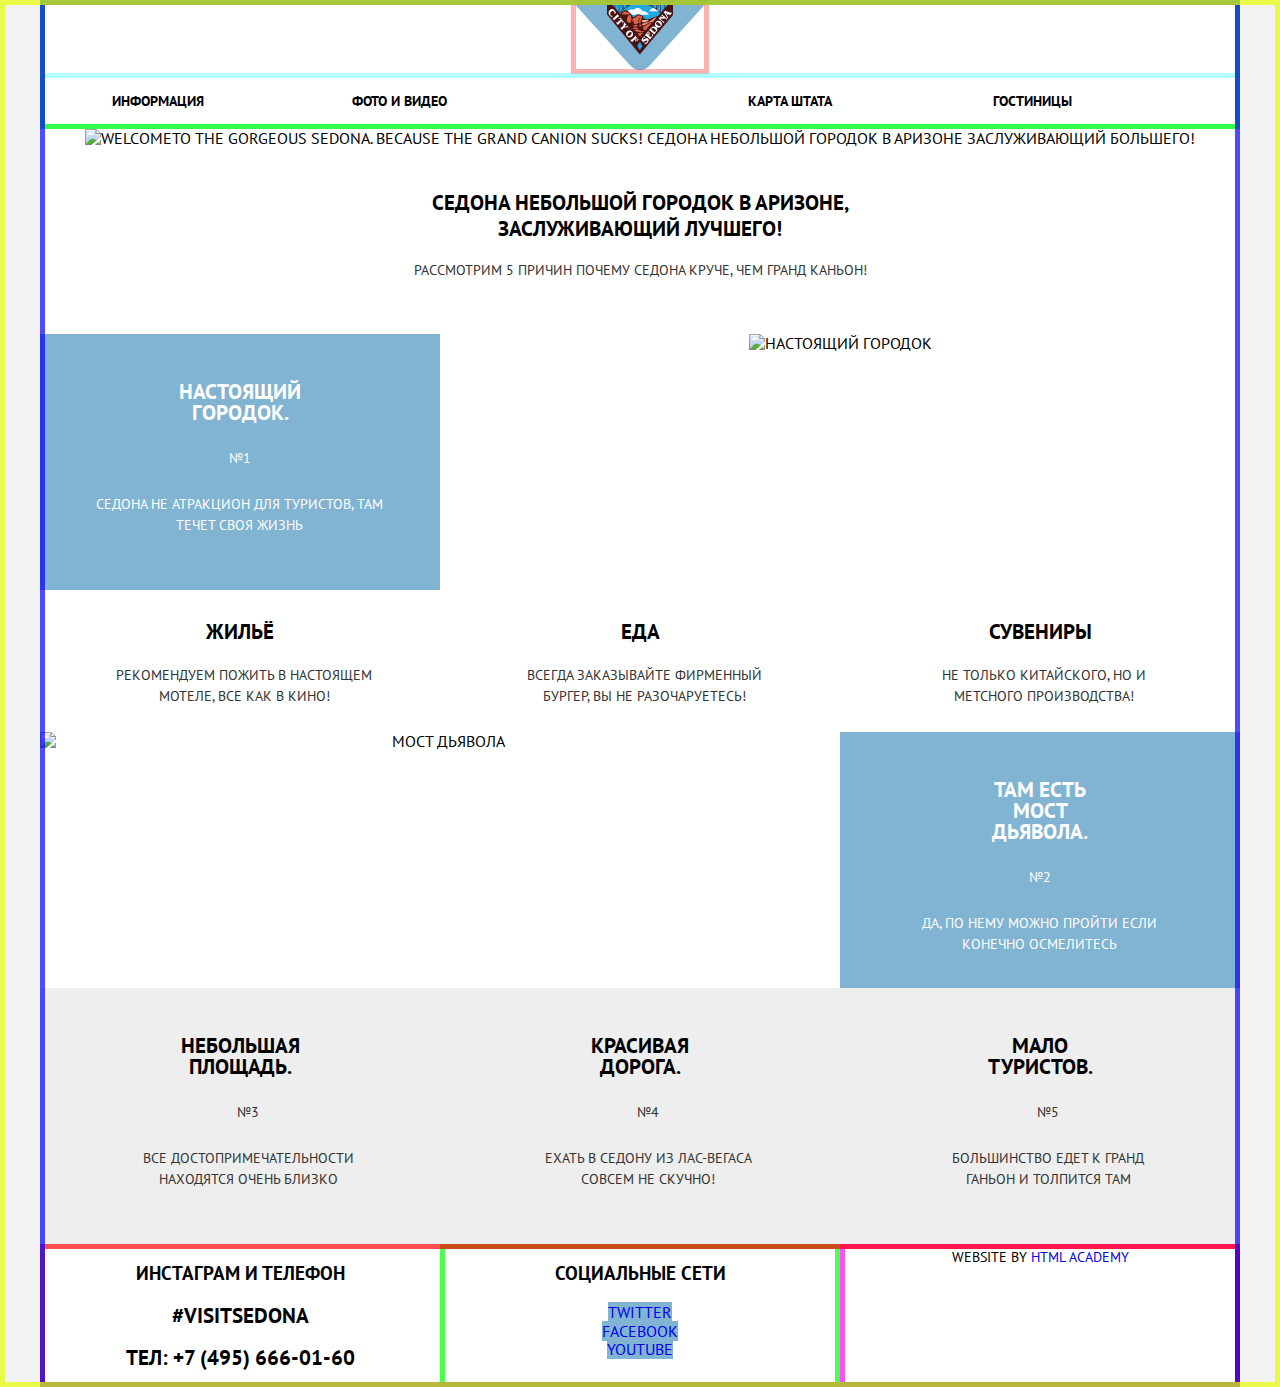
==== commit 0033f3fd: "Главная страница. Исправленные сетки" ====
--- a/index.html
+++ b/index.html
@@ -24,7 +24,7 @@
                 </ul>
             </nav>
         </header>
-        <main>
+        <main class="wrapper">
             <section class="slogan">
                 <div class="image-slogan"><img src="http://placehold.it/1200x509/81B3D2/ffffff/?text=WELCOME+TO+GORGEOUSE+SEDONA" alt="Welcometo the gorgeous SEDONA.
       Because the Grand Canion sucks! Седона небольшой городок в Аризоне заслуживающий большего!"></div>
@@ -32,72 +32,83 @@
             </section>
             <section class="features">
                 <h2 class="features-header">Рассмотрим 5 причин почему Седона круче, чем Гранд Каньон!</h2>
+
                 <ul class="features-list no-bullets">
                     <li class="feature-item part-one">
                         <div class="blue-item">
-                            <h3 class="feature-list-header">Настоящий городок.</h3>
-                            <p class="feature-list-text">№1</p>
-                            <p class="feature-list-text">Седона не атракцион для туристов, там течет своя жизнь</p>
+                            <h3 class="feature-list-header white-font">Настоящий городок.</h3>
+                            <p class="feature-list-text white-font">№1</p>
+                            <p class="feature-list-text white-font">Седона не атракцион для туристов, там течет своя жизнь</p>
                         </div>
-                        <img src="http://placehold.it/800x256/FF0000" alt="Настоящий городок">
+                        <div>
+                            <img src="http://placehold.it/800x256/FF0000" alt="Настоящий городок">
+                        </div>
+                    </li>
+                    <li class="advices-list">
                         <ul class="advices-list no-bullets ">
                             <li class="icon-house">
-                                <h3 class="item-header">Жильё</h3>
-                                <p class="item-text">Рекомендуем пожить в настоящем мотеле, все как в кино!</p>
+                                <div>
+                                    <h3 class="item-header">Жильё</h3>
+                                    <p class="item-text">Рекомендуем пожить в настоящем мотеле, все как в кино!</p>
+                                </div>
                             </li>
                             <li class="icon-food">
-                                <h3 class="item-header">Еда</h3>
-                                <p class="item-text">Всегда заказывайте фирменный бургер, вы не разочаруетесь!</p>
+                                <div>
+                                    <h3 class="item-header">Еда</h3>
+                                    <p class="item-text">Всегда заказывайте фирменный бургер, вы не разочаруетесь!</p>
+                                </div>
                             </li>
                             <li class="icon-souvenir">
-                                <h3 class="item-header">Сувениры</h3>
-                                <p class="item-text">Не только китайского, но и метсного производства!</p>
+                                <div>
+                                    <h3 class="item-header">Сувениры</h3>
+                                    <p class="item-text">Не только китайского, но и метсного производства!</p>
+                                </div>
                             </li>
                         </ul>
                     </li>
+
                     <li class="feature-item part-two">
                         <img src="http://placehold.it/800x256/FF0000" alt="Мост дьявола">
                         <div class="blue-item ">
-                            <h3 class="feature-list-header ">Там есть мост дьявола.</h3>
-                            <p class="feature-list-text ">№2</p>
-                            <p class="feature-list-text ">Да, по нему можно пройти если конечно осмелитесь</p>
+                            <h3 class="feature-list-header white-font ">Там есть мост дьявола.</h3>
+                            <p class="feature-list-text white-font">№2</p>
+                            <p class="feature-list-text white-font">Да, по нему можно пройти если конечно осмелитесь</p>
+                        </div>
+                    </li>
+                    <li class="feature-item part-three grey-item">
+                        <div>
+                            <h3 class="feature-list-header">Небольшая площадь.</h3>
+                            <p class="feature-list-text">№3</p>
+                            <p class="feature-list-text">Все достопримечательности находятся очень близко</p>
+                        </div>
+
+                    </li>
+                    <li class="feature-item part-three grey-item">
+                        <div>
+                            <h3 class="feature-list-header">Красивая дорога.</h3>
+                            <p class="feature-list-text">№4</p>
+                            <p class="feature-list-text">Ехать в Седону из Лас-Вегаса совсем не скучно!</p>
+                        </div>
+                    </li>
+                    <li class="feature-item part-three grey-item">
+                        <div>
+                            <h3 class="feature-list-header">Мало туристов.</h3>
+                            <p class="feature-list-text">№5</p>
+                            <p class="feature-list-text">Большинство едет к Гранд Ганьон и толпится там</p>
                         </div>
                     </li>
                 </ul>
-                <ul class="features-list part-three no-bullets">
-                    <li class="feature-item grey-item">
-                        <h3 class="feature-list-header">Небольшая площадь.</h3>
-                        <p class="feature-list-text">№3</p>
-                        <p class="feature-list-text">Все достопримечательности находятся очень близко</p>
-                    </li>
-                    <li class="feature-item grey-item">
-                        <h3 class="feature-list-header">Красивая дорога.</h3>
-                        <p class="feature-list-text">№4</p>
-                        <p class="feature-list-text">Ехать в Седону из Лас-Вегаса совсем не скучно!</p>
-                    </li>
-                    <li class="feature-item grey-item">
-                        <h3 class="feature-list-header">Мало туристов.</h3>
-                        <p class="feature-list-text">№5</p>
-                        <p class="feature-list-text">Большинство едет к Гранд Ганьон и толпится там</p>
-                    </li>
-                </ul>
-            </section>
-            <section class="searching-form box">
-                <h2 class="searching-questions">Заинтересовались?</h2>
-                <p class="searching-form-text">Укажите предполагаемые даты поездки, и мы покажем вам лучшие предложения гостиниц в Седоне</p>
-                <button class="searching-form-button">Поиск гостиниц в Седоне</button><br>
-                <!-- форма поиска брони -->
-                <button class="search-button ">Найти</button>
+
             </section>
         </main>
-        <footer class="page-footer main-footer">
-            <section class="footer-contacts-list">
+        <footer class="page-footer main-footer ">
+            <section class="footer-contacts ">
                 <h3>Инстаграм и телефон</h3>
                 <p>
-                    <a class="footer-contacts " href="blank.html">#VISITSEDONA</a>
+                    <a class="item-header " href="blank.html ">#VISITSEDONA</a>
                 </p>
                 <p>
-                    <a class="footer-contacts " href="74956660166"> ТЕЛ: +7 (495) 666-01-60</a>
+                    <a class="item-header " href="74956660166 "> ТЕЛ: +7 (495) 666-01-60</a>
                 </p>
             </section>
             <section class="footer-social ">
@@ -114,12 +125,14 @@
                     </li>
                 </ul>
             </section>
-            <p class="footer-copyright">
+            <p class="footer-copyright ">
                 website by
-                <a class="button " href="https://htmlacademy.ru/intensive/htmlcss">HTML Academy</a>
+                <a class="button " href="https://htmlacademy.ru/intensive/htmlcss ">HTML Academy</a>
             </p>
         </footer>
     </div>
+
+
 </body>
 
 </html>--- a/css/style.css
+++ b/css/style.css
@@ -1,455 +1,549 @@
-        /* Variables */
-        
-         :root {
-            --black: #000000;
-            --light-black: #333333;
-            --white: #FFFFFF;
-            --white-opaque: rgba(255, 255, 255, 0.3);
-            --light-blue: #81B3D2;
-            --darker-blue: #669EC0;
-            --darkest-blue: #5496BD;
-            --brown: #766357;
-            --darker-brown: #604E43;
-            --darkest-brown: #503E33;
-            --drop-shadow-white-black: rgba(0, 1, 1, 0.2);
-            --background-light-grey: #EEEEEE;
-            --filter-background-light-grey: rgba(0, 1, 1, 0.15);
-            --filter-input-grey: #F2F2F2;
-            --footer-grey: rgba(255, 255, 255, 0.9);
-            --main-background-gray: #888888;
-        }
-        /* body */
-        
-        body {
-            min-width: 1200px;
-            margin: 0;
-            padding: 0;
-            font-family: "PT Sans", "Arial", sans-serif;
-            text-transform: uppercase;
-            text-align: center;
-            background-color: var(--filter-input-grey);
-            outline: 5px solid rgba(229, 255, 0, 0.7);
-            outline-offset: -5px;
-        }
-        
-        a {
-            text-decoration: none;
-        }
-        
-        img {
-            max-width: 100%;
-            height: auto;
-        }
-        
-        .no-bullets {
-            list-style: none;
-            padding: 0px;
-            margin: 0px;
-        }
-        /* Grid */
-        
-        *,
-        *::before,
-        *::after {
-            box-sizing: border-box;
-        }
-        
-        .page {
-            height: 100%;
-        }
-        
-        .page-body {
-            min-height: 100%;
-            display: grid;
-            grid-template-rows: min-content 1fr min-content;
-            align-content: start;
-        }
-        /* container */
-        
-        .container {
-            width: 1200px;
-            margin: 0px auto;
-            padding: 0px 40px;
-            outline: 5px solid rgba(4, 0, 255, 0.7);
-            outline-offset: -5px;
-            background-color: var(--white)
-        }
-        /* Main header */
-        
-        .main-header {
-            outline: 5px solid rgba(0, 255, 0, 0.7);
-            outline-offset: -5px;
-        }
-        /* main navigation */
-        
-        .main-header-logo {
-            width: 138px;
-            height: 70px;
-            outline: 5px solid rgba(255, 0, 0, 0.3);
-            outline-offset: -5px;
-            justify-self: center;
-            /* position: absolute; */
-        }
-        
-        .site-navigation a {
-            font-size: 14px;
-            line-height: 26px;
-            font-weight: 700;
-            color: var(--black);
-            text-align: center;
-        }
-        
-        .site-navigation li {
-            width: 240px;
-            text-align: left;
-        }
-        
-        .site-navigation li:nth-child(3) {
-            text-align: right;
-        }
-        
-        .site-navigation li:nth-child(4) {
-            text-align: right;
-        }
-        
-        .site-navigation {
-            outline: 5px solid rgba(0, 255, 255, 0.3);
-            outline-offset: -5px;
-            display: flex;
-            padding: 15px 72px;
-            height: 56px;
-        }
-        /* slogan */
-        
-        .text-slogan {
-            font-size: 21px;
-            line-height: 26px;
-            font-weight: 700;
-            color: var(--black);
-            margin: 0;
-            text-align: center;
-            padding-top: 42.5px;
-            padding-bottom: 0px;
-            padding-left: 365px;
-            padding-right: 365px;
-        }
-        /* features */
-        
-        .features-header {
-            font-size: 14px;
-            line-height: 26px;
-            font-weight: 400;
-            color: var(--light-black);
-            text-align: center;
-            margin: 0px;
-            padding-top: 15px;
-            padding-bottom: 51px;
-        }
-        
-        .features-list {
-            margin: 0px;
-            padding: 0px;
-        }
-        
-        .part-one {
-            display: grid;
-            grid-template-columns: 400px auto;
-            margin: 0px;
-            padding: 0px;
-        }
-        
-        .part-two {
-            display: grid;
-            grid-template-columns: auto 400px;
-            margin: 0px;
-            padding: 0px;
-        }
-        
-        .part-three {
-            display: grid;
-            grid-template-columns: 1fr 1fr 1fr;
-            grid-column: 1/-1;
-        }
-        
-        .feature-list-header {
-            font-size: 21px;
-            line-height: 21px;
-            font-weight: 700;
-            color: var(--black);
-            text-align: center;
-        }
-        
-        .feature-list-text {
-            font-size: 14px;
-            line-height: 21px;
-            font-weight: 400;
-            color: var(--light-black);
-            text-align: center;
-        }
-        
-        .blue-item {
-            background-color: var(--light-blue);
-            color: var(--white);
-            width: 400px;
-            padding: 0px;
-            margin: 0px;
-        }
-        
-        .grey-item {
-            background-color: var(--background-light-grey);
-        }
-        /* advice */
-        
-        .advices-list {
-            display: grid;
-            grid-template-columns: 1fr 1fr 1fr;
-            grid-column: 1/-1;
-        }
-        
-        .item-text {
-            margin: 25px;
-        }
-        
-        .item-header {
-            font-size: 21px;
-            line-height: 21px;
-            font-weight: 700;
-            color: var(--black);
-            text-align: center;
-        }
-        
-        .item-text {
-            font-size: 14px;
-            line-height: 21px;
-            font-weight: 400;
-            color: var(--light-black);
-            text-align: center;
-        }
-        /* searching form */
-        
-        .searching-question {
-            font-size: 30px;
-            line-height: 24px;
-            font-weight: 700;
-            color: var(--black);
-            text-align: center;
-        }
-        
-        .searching-form-text {
-            font-size: 14px;
-            line-height: 24px;
-            font-weight: 400;
-            color: var(--light-black);
-            text-align: center;
-        }
-        
-        .searching-form-button {
-            font-size: 21px;
-            line-height: 26px;
-            font-weight: 700;
-            color: var(--white);
-            background-color: var(--brown);
-            text-align: center;
-            vertical-align: middle;
-        }
-        
-        .searching-form-button:hover {
-            background-color: var(--darker-brown);
-        }
-        
-        .searching-form-button:active {
-            background-color: var(--darkest-brown);
-            color: var(--white-opaque);
-        }
-        
-        .search-button {
-            font-size: 21px;
-            line-height: 26px;
-            font-weight: 700;
-            background-color: var(--light-blue);
-            color: var(--white);
-        }
-        
-        .search-button:hover {
-            background-color: var(--darker-blue);
-        }
-        
-        .search-button:active {
-            background-color: var(--darkest-blue);
-            color: var(--white-opaque);
-        }
-        /* footer */
-        
-        .main-footer {
-            outline: 5px solid rgba(255, 0, 0, 0.7);
-            outline-offset: -5px;
-            display: grid;
-            grid-template-columns: 1fr 1fr 1fr;
-        }
-        
-        .footer-contacts a {
-            font-size: 21px;
-            line-height: 26px;
-            font-weight: 700;
-            text-transform: none;
-            color: var(--black);
-        }
-        
-        .footer-contacts-list {
-            outline: 5px solid rgba(0, 255, 255, 0.7);
-            outline-offset: -5px;
-        }
-        
-        .footer-copyright {
-            font-size: 14px;
-            font-weight: 400;
-            line-height: 26px;
-            color: var(--black);
-            outline: 5px solid rgba(255, 0, 255, 0.7);
-            outline-offset: -5px;
-            padding: 0px;
-            margin: 0px;
-        }
-        
-        .footer-social {
-            outline: 5px solid rgba(0, 255, 0, 0.7);
-            outline-offset: -5px;
-        }
-        
-        li .social-button {
-            background-color: var(--light-blue);
-        }
-        
-        li .social-button:hover {
-            background-color: var(--darker-blue);
-        }
-        
-        li .social-button:active {
-            background-color: var(--darkest-blue);
-        }
-        /* sorting */
-        
-        .search-wrapper {
-            display: flex;
-            justify-content: space-around;
-        }
-        
-        .sorting-wrapper {
-            display: grid;
-            grid-template-columns: 1fr 1fr 1fr;
-        }
-        
-        .search-results {
-            font-size: 21px;
-            line-height: 26px;
-            font-weight: 700;
-            color: var(--black);
-        }
-        
-        .sorting-header {
-            font-size: 12px;
-            line-height: 18px;
-            font-weight: 400;
-            color: var(--black);
-            text-align: center;
-        }
-        
-        a.active-item {
-            color: var(--light-blue);
-            opacity: 100;
-            text-decoration: none;
-        }
-        
-        .sorting-tag {
-            font-size: 12px;
-            line-height: 18px;
-            color: var(--black);
-            opacity: 0.3;
-            text-decoration: underline;
-            text-decoration-style: dotted;
-        }
-        
-        .sorting-tag:hover {
-            color: var(--light-blue)
-        }
-        
-        .sorting-tag:active {
-            color: var(--black);
-            opacity: 100;
-        }
-        
-        .item-header-catalog {
-            font-size: 21px;
-            line-height: 26px;
-            font-weight: 700;
-            color: var(--black);
-        }
-        
-        .hotel-name:hover {
-            color: var(--light-blue);
-        }
-        
-        .hotel-name:active {
-            color: var(--black);
-            opacity: 0.3;
-        }
-        
-        .location-type-price {
-            font-size: 14px;
-            line-height: 21px;
-            font-weight: 400;
-            color: var(--light-black)
-        }
-        
-        .rating {
-            font-size: 14px;
-            line-height: 21px;
-            font-weight: 400;
-            background-color: var(--filter-input-grey);
-        }
-        
-        .stars {
-            background-color: var(--light-blue);
-        }
-        
-        .control {
-            font-size: 14px;
-            line-height: 21px;
-            font-weight: 700;
-            color: var(--white);
-            padding-top: 3px;
-            padding-bottom: 3px;
-            padding-right: 17px;
-            padding-left: 16px;
-        }
-        
-        .details {
-            background-color: var(--light-blue);
-        }
-        
-        .details:hover {
-            background-color: var(--darker-blue);
-        }
-        
-        .details:active {
-            background-color: var(--darkest-blue);
-            color: var(--white-opaque);
-        }
-        
-        .reservation {
-            background-color: var(--brown);
-        }
-        
-        .reservation:hover {
-            background-color: var(--darkest-brown);
-        }
-        
-        .reservation:active {
-            background-color: var(--darker-brown);
-            color: var(--white-opaque);
-        }
-        
-        .hotels {
-            display: grid;
-            grid-template-columns: ;
-        }+/* Variables */
+
+ :root {
+    --black: #000000;
+    --light-black: #333333;
+    --white: #FFFFFF;
+    --white-opaque: rgba(255, 255, 255, 0.3);
+    --light-blue: #81B3D2;
+    --darker-blue: #669EC0;
+    --darkest-blue: #5496BD;
+    --brown: #766357;
+    --darker-brown: #604E43;
+    --darkest-brown: #503E33;
+    --drop-shadow-white-black: rgba(0, 1, 1, 0.2);
+    --background-light-grey: #EEEEEE;
+    --filter-background-light-grey: rgba(0, 1, 1, 0.15);
+    --filter-input-grey: #F2F2F2;
+    --footer-grey: rgba(255, 255, 255, 0.9);
+    --main-background-gray: #888888;
+}
+
+
+/* body */
+
+body {
+    min-width: 1200px;
+    margin: 0;
+    padding: 0;
+    font-family: "PT Sans", "Arial", sans-serif;
+    text-transform: uppercase;
+    text-align: center;
+    background-color: var(--filter-input-grey);
+    outline: 5px solid rgba(229, 255, 0, 0.7);
+    outline-offset: -5px;
+}
+
+a {
+    text-decoration: none;
+}
+
+img {
+    max-width: 100%;
+    height: auto;
+}
+
+.no-bullets {
+    list-style: none;
+    padding: 0px;
+    margin: 0px;
+}
+
+
+/* Grid */
+
+*,
+*::before,
+*::after {
+    box-sizing: border-box;
+}
+
+.page {
+    height: 100%;
+}
+
+.page-body {
+    min-height: 100%;
+}
+
+
+/* container */
+
+.container {
+    width: 1200px;
+    margin: 0px auto;
+    padding: 0px;
+    outline: 5px solid rgba(4, 0, 255, 0.7);
+    outline-offset: -5px;
+    background-color: var(--white);
+    display: grid;
+    grid-template-rows: min-content 1fr min-content;
+    align-content: start;
+}
+
+
+/* Main header */
+
+.main-header {
+    outline: 5px solid rgba(0, 255, 0, 0.7);
+    outline-offset: -5px;
+}
+
+
+/* main navigation */
+
+.main-header-logo {
+    width: 138px;
+    height: 70px;
+    outline: 5px solid rgba(255, 0, 0, 0.3);
+    outline-offset: -5px;
+    justify-self: center;
+    /* position: absolute; */
+}
+
+.site-navigation a {
+    font-size: 14px;
+    line-height: 26px;
+    font-weight: 700;
+    color: var(--black);
+    text-align: center;
+}
+
+.site-navigation li {
+    width: 240px;
+    text-align: left;
+}
+
+.site-navigation li:nth-child(3) {
+    text-align: right;
+}
+
+.site-navigation li:nth-child(4) {
+    text-align: right;
+}
+
+.site-navigation {
+    outline: 5px solid rgba(0, 255, 255, 0.3);
+    outline-offset: -5px;
+    display: flex;
+    padding: 15px 72px;
+    height: 56px;
+}
+
+
+/*index-page*/
+
+
+/* slogan */
+
+.text-slogan {
+    font-size: 21px;
+    line-height: 26px;
+    font-weight: 700;
+    color: var(--black);
+    margin: 0;
+    text-align: center;
+    padding-top: 42.5px;
+    padding-bottom: 0px;
+    padding-left: 365px;
+    padding-right: 365px;
+}
+
+
+/* features */
+
+.features-header {
+    font-size: 14px;
+    line-height: 26px;
+    font-weight: 400;
+    color: var(--light-black);
+    text-align: center;
+    margin: 0px;
+    padding-top: 15px;
+    padding-bottom: 51px;
+}
+
+.feature-list-header {
+    font-size: 21px;
+    line-height: 21px;
+    font-weight: 700;
+    color: var(--black);
+    text-align: center;
+    margin: 0px;
+    padding-top: 47px;
+    padding-left: 125px;
+    padding-right: 125px;
+}
+
+.feature-list-text {
+    font-size: 14px;
+    line-height: 21px;
+    font-weight: 400;
+    color: var(--light-black);
+    text-align: center;
+    margin: 0px;
+    padding-top: 25px;
+    padding-left: 52px;
+    padding-right: 51px;
+    padding-right: 53px;
+}
+
+.blue-item {
+    background-color: var(--light-blue);
+    color: var(--white);
+    width: 400px;
+    padding: 0px;
+    margin: 0px;
+    height: 256px;
+}
+
+.white-font {
+    color: var(--white);
+}
+
+.grey-item {
+    background-color: var(--background-light-grey);
+    height: 256px;
+}
+
+
+/* advice */
+
+.features-list {
+    margin: 0px;
+    padding: 0px;
+    display: grid;
+    grid-template-columns: 1fr 1fr 1fr;
+    grid-column: 1/-1;
+}
+
+.part-one {
+    display: grid;
+    grid-template-columns: 400px 800px;
+    grid-column: 1/-1;
+}
+
+.advices-list {
+    display: grid;
+    grid-template-columns: 1fr 1fr 1fr;
+    grid-column: 1/-1;
+}
+
+.part-two {
+    display: grid;
+    grid-template-columns: 800px 400px;
+    grid-column: 1/-1;
+}
+
+.grey-item .feature-list-text {
+    padding-left: 93px;
+    padding-right: 77px;
+}
+
+.item-text {
+    padding-top: 23px;
+    padding-bottom: 25px;
+    padding-left: 73px;
+    padding-right: 65px;
+    margin: 0px;
+}
+
+.item-header {
+    font-size: 21px;
+    line-height: 21px;
+    font-weight: 700;
+    color: var(--black);
+    text-align: center;
+    margin: 0px;
+    padding-top: 30.92px;
+}
+
+.item-text {
+    font-size: 14px;
+    line-height: 21px;
+    font-weight: 400;
+    color: var(--light-black);
+    text-align: center;
+}
+
+
+/* searching form */
+
+.searching-question {
+    font-size: 30px;
+    line-height: 24px;
+    font-weight: 700;
+    color: var(--black);
+    text-align: center;
+}
+
+.searching-form-text {
+    font-size: 14px;
+    line-height: 24px;
+    font-weight: 400;
+    color: var(--light-black);
+    text-align: center;
+}
+
+.searching-form-button {
+    font-size: 21px;
+    line-height: 26px;
+    font-weight: 700;
+    color: var(--white);
+    background-color: var(--brown);
+    text-align: center;
+    vertical-align: middle;
+}
+
+.searching-form-button:hover {
+    background-color: var(--darker-brown);
+}
+
+.searching-form-button:active {
+    background-color: var(--darkest-brown);
+    color: var(--white-opaque);
+}
+
+.search-button {
+    font-size: 21px;
+    line-height: 26px;
+    font-weight: 700;
+    background-color: var(--light-blue);
+    color: var(--white);
+}
+
+.search-button:hover {
+    background-color: var(--darker-blue);
+}
+
+.search-button:active {
+    background-color: var(--darkest-blue);
+    color: var(--white-opaque);
+}
+
+
+/* footer */
+
+.main-footer {
+    outline: 5px solid rgba(255, 0, 0, 0.7);
+    outline-offset: -5px;
+    display: grid;
+    grid-template-columns: 1fr 1fr 1fr;
+}
+
+.footer-contacts a {
+    font-size: 21px;
+    line-height: 26px;
+    font-weight: 700;
+    text-transform: none;
+    color: var(--black);
+}
+
+.footer-contacts-list {
+    outline: 5px solid rgba(0, 255, 255, 0.7);
+    outline-offset: -5px;
+}
+
+.footer-copyright {
+    font-size: 14px;
+    font-weight: 400;
+    line-height: 26px;
+    color: var(--black);
+    outline: 5px solid rgba(255, 0, 255, 0.7);
+    outline-offset: -5px;
+    padding: 0px;
+    margin: 0px;
+}
+
+.footer-social {
+    outline: 5px solid rgba(0, 255, 0, 0.7);
+    outline-offset: -5px;
+}
+
+li .social-button {
+    background-color: var(--light-blue);
+}
+
+li .social-button:hover {
+    background-color: var(--darker-blue);
+}
+
+li .social-button:active {
+    background-color: var(--darkest-blue);
+}
+
+
+/*hotels-catalog-page*/
+
+
+/* sorting */
+
+.search-wrapper {
+    display: flex;
+    justify-content: space-around;
+    align-content: flex-start;
+    margin-left: 73px;
+}
+
+.sorting-wrapper {
+    display: grid;
+    grid-template-columns: 1fr 1fr 1fr;
+    margin: 0px;
+}
+
+.search-results {
+    font-size: 21px;
+    line-height: 26px;
+    font-weight: 700;
+    color: var(--black);
+    margin: 0px;
+    text-align: left;
+}
+
+.sorting-header {
+    font-size: 12px;
+    line-height: 18px;
+    font-weight: 400;
+    color: var(--black);
+    text-align: center;
+}
+
+a.active-item {
+    color: var(--light-blue);
+    opacity: 100;
+    text-decoration: none;
+}
+
+.sorting-tag {
+    font-size: 12px;
+    line-height: 18px;
+    color: var(--black);
+    opacity: 0.3;
+    text-decoration: underline;
+    text-decoration-style: dotted;
+}
+
+.sorting-tag:hover {
+    color: var(--light-blue)
+}
+
+.sorting-tag:active {
+    color: var(--black);
+    opacity: 100;
+}
+
+
+/* hotels */
+
+.hotels h3 {
+    margin: 0px;
+    padding-bottom: 7px;
+}
+
+.hotel-name {
+    font-size: 21px;
+    line-height: 26px;
+    font-weight: 700;
+    color: var(--black);
+}
+
+.hotel-name:hover {
+    color: var(--light-blue);
+}
+
+.hotel-name:active {
+    color: var(--black);
+    opacity: 0.3;
+}
+
+.price {
+    font-size: 14px;
+    line-height: 21px;
+    font-weight: 400;
+    color: var(--light-black);
+    padding-bottom: 15.5px;
+}
+
+.control {
+    font-size: 14px;
+    line-height: 21px;
+    font-weight: 700;
+    color: var(--white);
+    padding-top: 3px;
+    padding-bottom: 3px;
+    padding-right: 17px;
+    padding-left: 16px;
+}
+
+.control-details {
+    background-color: var(--light-blue);
+}
+
+.control-details:hover {
+    background-color: var(--darker-blue);
+}
+
+.control-details:active {
+    background-color: var(--darkest-blue);
+    color: var(--white-opaque);
+}
+
+.control-reservations {
+    background-color: var(--brown);
+}
+
+.control-reservations:hover {
+    background-color: var(--darkest-brown);
+}
+
+.control-reservations:active {
+    background-color: var(--darker-brown);
+    color: var(--white-opaque);
+}
+
+.number {
+    font-size: 14px;
+    line-height: 21px;
+    font-weight: 400;
+    background-color: var(--filter-input-grey);
+    padding-top: 3px;
+    padding-bottom: 3px;
+    padding-right: 12px;
+    padding-left: 15px;
+    text-align: center;
+    margin: 0px;
+}
+
+.star {
+    color: var(--light-blue);
+    font-size: 14px;
+    line-height: 21px;
+    padding-bottom: 47px;
+    margin: 0px;
+}
+
+
+/*hotels-grid*/
+
+.hotels li {
+    display: flex;
+    padding-bottom: 31px;
+    padding: 30px 0px;
+}
+
+.hotels .hotel-details {
+    flex-grow: 1;
+    text-align: left;
+    padding-left: 29px;
+}
+
+.hotels .picture {
+    width: 135px;
+    margin-left: 73px;
+}
+
+.hotels .rating {
+    padding: 3px 3px 12px 15px;
+    margin-right: 73px;
+    text-align: right;
+}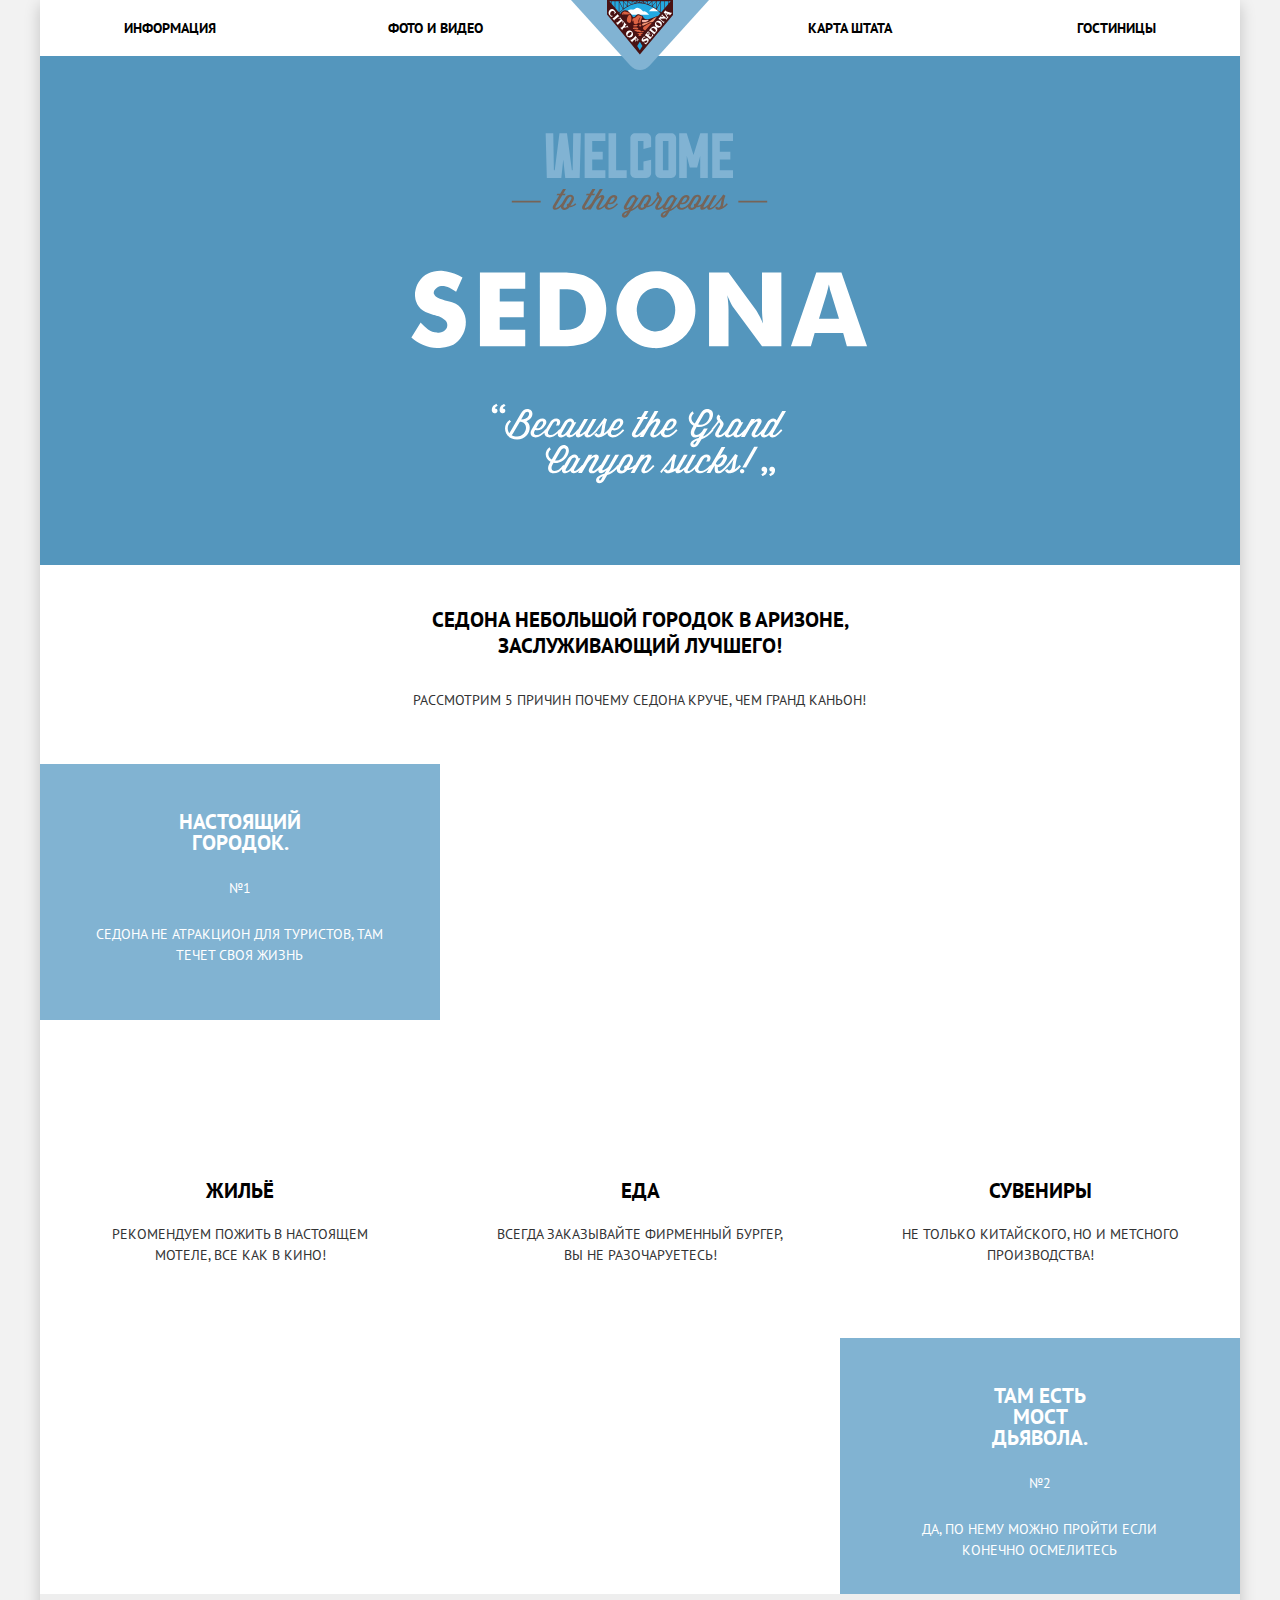
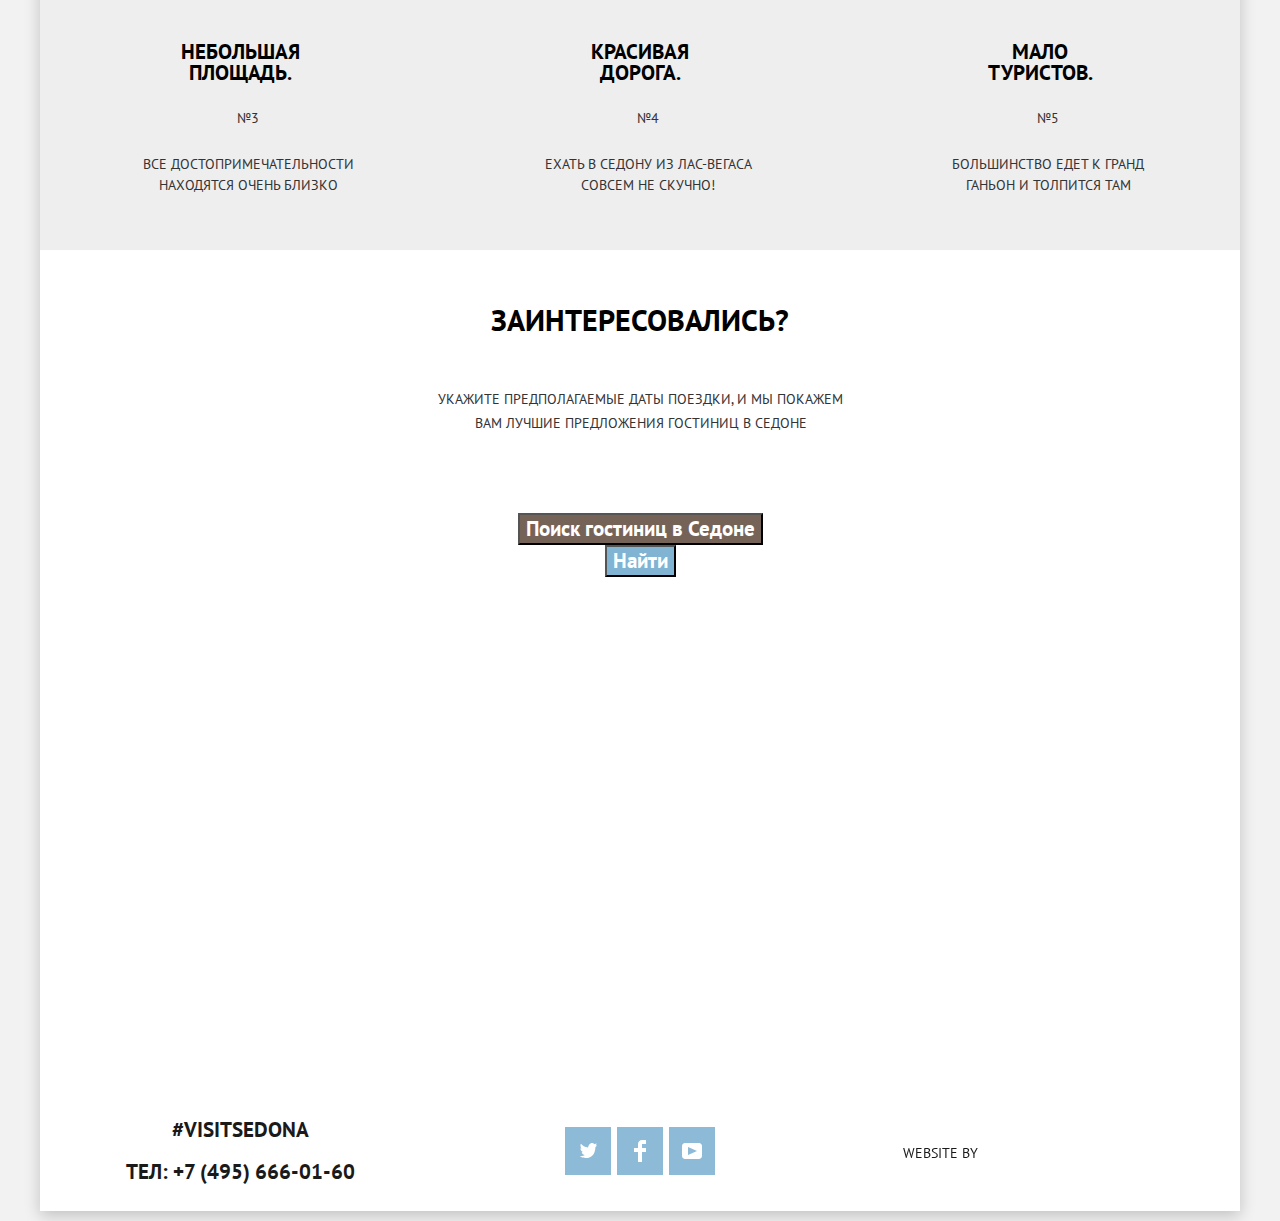
==== commit fa1ceb8d: "Декоративные элеметны. Главная" ====
--- a/index.html
+++ b/index.html
@@ -26,8 +26,8 @@
         </header>
         <main class="wrapper">
             <section class="slogan">
-                <div class="image-slogan"><img src="http://placehold.it/1200x509/81B3D2/ffffff/?text=WELCOME+TO+GORGEOUSE+SEDONA" alt="Welcometo the gorgeous SEDONA.
-      Because the Grand Canion sucks! Седона небольшой городок в Аризоне заслуживающий большего!"></div>
+                <div class="image-slogan"><img src="img/welcome-to-sedona.svg" width="456.65" height="350.88" alt="Welcome to the gorgeous SEDONA.
+      Because the Grand Canion sucks!"></div>
                 <h1 class="text-slogan">Седона небольшой городок в Аризоне, заслуживающий лучшего!</h1>
             </section>
             <section class="features">
@@ -40,11 +40,7 @@
                             <p class="feature-list-text white-font">№1</p>
                             <p class="feature-list-text white-font">Седона не атракцион для туристов, там течет своя жизнь</p>
                         </div>
-                        <div>
-                            <img src="http://placehold.it/800x256/FF0000" alt="Настоящий городок">
-                        </div>
-                    </li>
-                    <li class="advices-list">
+                        <div class="feature-list-image-one"></div>
                         <ul class="advices-list no-bullets ">
                             <li class="icon-house">
                                 <div>
@@ -65,10 +61,12 @@
                                 </div>
                             </li>
                         </ul>
+
+
                     </li>
 
                     <li class="feature-item part-two">
-                        <img src="http://placehold.it/800x256/FF0000" alt="Мост дьявола">
+                        <div class="feature-list-image-two"></div>
                         <div class="blue-item ">
                             <h3 class="feature-list-header white-font ">Там есть мост дьявола.</h3>
                             <p class="feature-list-text white-font">№2</p>
@@ -98,12 +96,21 @@
                         </div>
                     </li>
                 </ul>
-
+            </section>
+            <section class="searching-form box">
+                <h2 class="searching-question">Заинтересовались?</h2>
+                <p class="searching-form-text">Укажите предполагаемые даты поездки, и мы покажем вам лучшие предложения гостиниц в Седоне</p>
+                <button class="searching-form-button">Поиск гостиниц в Седоне</button><br>
+                <!-- форма поиска брони -->
+                <button class="search-button ">Найти</button>
+            </section>
+            <section class="map">
+                <h2 class="image-map"></h2>
             </section>
         </main>
         <footer class="page-footer main-footer ">
             <section class="footer-contacts ">
-                <h3>Инстаграм и телефон</h3>
+                <h3 class="visually-hidden">Инстаграм и телефон</h3>
                 <p>
                     <a class="item-header " href="blank.html ">#VISITSEDONA</a>
                 </p>
@@ -112,22 +119,44 @@
                 </p>
             </section>
             <section class="footer-social ">
-                <h3>Социальные сети</h3>
-                <ul class="social no-bullets ">
+                <h3 class="visually-hidden">Социальные сети</h3>
+                <ul class="no-bullets">
                     <li>
-                        <a class="social-button " href="# ">Twitter</a>
+                        <a class="social-button" href="# ">
+                            <span class="visually-hidden">Twitter</span>
+                            <svg width="17" height="17" viewBox="0 0 17 17" fill="none" xmlns="http://www.w3.org/2000/svg">
+                            <path d="M10.95 1.14409C12.635 0.648089 13.934 1.41409 14.527 2.32309C15.2 2.09209 15.858 1.84209 
+                        16.538 1.61509C16.5249 2.30145 16.2117 2.94761 15.681 3.38309C16.366 3.55309 16.985 2.89209 16.985 
+                        2.89209C16.816 3.89209 15.979 4.68009 15.422 4.91609C15.191 11.6661 12.247 16.1331 5.34498 
+                        15.9981H4.89898C4.48898 15.9981 0.734977 15.5381 0.000976562 14.1111C2.27198 14.3071 3.89398 
+                        13.6891 4.69398 12.9341C3.73398 12.6341 2.01498 12.4571 1.71498 9.98409C2.06398 10.0901 2.27898 
+                        10.2121 2.90498 10.1031C1.70498 9.24709 0.373977 8.53009 0.447977 6.33009C0.732977 6.65809 1.51498 
+                        6.86609 1.78798 6.80209C1.08498 6.56109 -0.182023 3.44209 0.893977 1.85009C2.71198 3.70409 4.62898 
+                        5.45609 8.04598 5.62309C8.25398 3.33009 9.18298 1.79309 10.95 1.14409Z" fill="white"/></svg>
+                        </a>
                     </li>
                     <li>
-                        <a class="social-button " href="# ">Facebook</a>
+                        <a class="social-button " href="# ">
+                            <span class="visually-hidden">Facebook</span>
+                            <svg width="12" height="22" viewBox="0 0 12 22" fill="none" xmlns="http://www.w3.org/2000/svg">
+                                <path d="M12 4V0H8C5.79086 0 4 1.79086 4 4V8H0V12H4V22H8V12H12V8H8V4H12Z" fill="white"/>
+                                </svg>
+                        </a>
                     </li>
                     <li>
-                        <a class="social-button " href="# ">Youtube</a>
+                        <a class="social-button " href="# ">
+                            <span class="visually-hidden">Youtube</span>
+                            <svg width="20" height="16" viewBox="0 0 20 16" fill="none" xmlns="http://www.w3.org/2000/svg">
+                                <path fill-rule="evenodd" clip-rule="evenodd" d="M3 0H17C18.65 0 20 1.35 20 3V13C20 14.65 
+                                18.65 16 17 16H3C1.35 16 0 14.65 0 13V3C0 1.35 1.35 0 3 0ZM6.027 4.002V11.998L15.014 8L6.027 
+                                4.002Z" fill="white"/>
+                                </svg>
+                        </a>
                     </li>
                 </ul>
             </section>
             <p class="footer-copyright ">
-                website by
-                <a class="button " href="https://htmlacademy.ru/intensive/htmlcss ">HTML Academy</a>
+                <a class="button" href="https://htmlacademy.ru/intensive/htmlcss ">website by</a>
             </p>
         </footer>
     </div>
--- a/css/style.css
+++ b/css/style.css
@@ -30,8 +30,8 @@
     text-transform: uppercase;
     text-align: center;
     background-color: var(--filter-input-grey);
-    outline: 5px solid rgba(229, 255, 0, 0.7);
-    outline-offset: -5px;
+    /*outline: 5px solid rgba(229, 255, 0, 0.7);
+    outline-offset: -5px;*/
 }
 
 a {
@@ -47,6 +47,19 @@
     list-style: none;
     padding: 0px;
     margin: 0px;
+}
+
+.visually-hidden {
+    position: absolute;
+    width: 1px;
+    height: 1px;
+    margin: -1px;
+    border: 0;
+    padding: 0;
+    white-space: nowrap;
+    clip-path: inset(100%);
+    clip: rect(0 0 0 0);
+    overflow: hidden;
 }
 
 
@@ -73,20 +86,23 @@
     width: 1200px;
     margin: 0px auto;
     padding: 0px;
-    outline: 5px solid rgba(4, 0, 255, 0.7);
-    outline-offset: -5px;
+    /*outline: 5px solid rgba(4, 0, 255, 0.7);
+    outline-offset: -5px;*/
     background-color: var(--white);
     display: grid;
     grid-template-rows: min-content 1fr min-content;
     align-content: start;
+    min-height: 100vh;
+    position: relative;
+    box-shadow: 0px 5px 15px 0px rgba(0, 1, 1, 0.2);
 }
 
 
 /* Main header */
 
 .main-header {
-    outline: 5px solid rgba(0, 255, 0, 0.7);
-    outline-offset: -5px;
+    /* outline: 5px solid rgba(0, 255, 0, 0.7);
+    outline-offset: -5px;*/
 }
 
 
@@ -95,10 +111,21 @@
 .main-header-logo {
     width: 138px;
     height: 70px;
-    outline: 5px solid rgba(255, 0, 0, 0.3);
-    outline-offset: -5px;
+    /*outline: 5px solid rgba(255, 0, 0, 0.3);
+    outline-offset: -5px;*/
     justify-self: center;
-    /* position: absolute; */
+    position: absolute;
+    top: 0px;
+    left: 531px;
+}
+
+.site-navigation {
+    /* outline: 5px solid rgba(0, 255, 255, 0.3);
+    outline-offset: -5px;*/
+    display: flex;
+    justify-content: space-around;
+    padding: 15px 72px;
+    height: 56px;
 }
 
 .site-navigation a {
@@ -122,17 +149,21 @@
     text-align: right;
 }
 
-.site-navigation {
-    outline: 5px solid rgba(0, 255, 255, 0.3);
-    outline-offset: -5px;
-    display: flex;
-    padding: 15px 72px;
-    height: 56px;
-}
-
 
 /*index-page*/
 
+.image-slogan {
+    padding-top: 77.35px;
+    padding-bottom: 80.76px;
+    padding-left: 371.38px;
+    padding-right: 371.96px;
+    height: 508.5px;
+    background-image: url(/Users/vich/Documents/GitHub/394709-sedona-29/img/welcome-bottom.png), url("/Users/vich/Documents/GitHub/394709-sedona-29/img/background-mountains.jpg");
+    background-position: bottom, center;
+    background-color: var(--darkest-blue);
+    background-repeat: no-repeat, no-repeat;
+}
+
 
 /* slogan */
 
@@ -144,9 +175,10 @@
     margin: 0;
     text-align: center;
     padding-top: 42.5px;
-    padding-bottom: 0px;
+    padding-bottom: 16.5px;
     padding-left: 365px;
     padding-right: 365px;
+    height: 122.5px;
 }
 
 
@@ -159,8 +191,10 @@
     color: var(--light-black);
     text-align: center;
     margin: 0px;
-    padding-top: 15px;
+    padding-top: 0px;
     padding-bottom: 51px;
+    padding-left: 340px;
+    padding-right: 341px;
 }
 
 .feature-list-header {
@@ -201,6 +235,14 @@
     color: var(--white);
 }
 
+.feature-list-image-one {
+    background-image: url(/Users/vich/Documents/GitHub/394709-sedona-29/img/feature-1.jpg);
+}
+
+.feature-list-image-two {
+    background-image: url(/Users/vich/Documents/GitHub/394709-sedona-29/img/feature-2.jpg);
+}
+
 .grey-item {
     background-color: var(--background-light-grey);
     height: 256px;
@@ -214,7 +256,7 @@
     padding: 0px;
     display: grid;
     grid-template-columns: 1fr 1fr 1fr;
-    grid-column: 1/-1;
+    /*grid-column: 1/-1;*/
 }
 
 .part-one {
@@ -229,6 +271,24 @@
     grid-column: 1/-1;
 }
 
+.icon-house {
+    background-image: url(/Users/vich/Documents/GitHub/394709-sedona-29/img/icon-house.svg);
+    background-position: center 64.15px;
+    background-repeat: no-repeat;
+}
+
+.icon-food {
+    background-image: url(/Users/vich/Documents/GitHub/394709-sedona-29/img/icon-burger.svg);
+    background-position: center 64.15px;
+    background-repeat: no-repeat;
+}
+
+.icon-souvenir {
+    background-image: url(/Users/vich/Documents/GitHub/394709-sedona-29/img/icon-gift.svg);
+    background-position: center 64.15px;
+    background-repeat: no-repeat;
+}
+
 .part-two {
     display: grid;
     grid-template-columns: 800px 400px;
@@ -242,9 +302,9 @@
 
 .item-text {
     padding-top: 23px;
-    padding-bottom: 25px;
-    padding-left: 73px;
-    padding-right: 65px;
+    padding-bottom: 72px;
+    padding-left: 55px;
+    padding-right: 55px;
     margin: 0px;
 }
 
@@ -255,7 +315,7 @@
     color: var(--black);
     text-align: center;
     margin: 0px;
-    padding-top: 30.92px;
+    padding-top: 160px;
 }
 
 .item-text {
@@ -275,6 +335,9 @@
     font-weight: 700;
     color: var(--black);
     text-align: center;
+    padding-top: 58px;
+    padding-bottom: 55px;
+    margin: 0px;
 }
 
 .searching-form-text {
@@ -283,6 +346,10 @@
     font-weight: 400;
     color: var(--light-black);
     text-align: center;
+    padding-left: 383px;
+    padding-right: 382px;
+    padding-bottom: 78px;
+    margin: 0px;
 }
 
 .searching-form-button {
@@ -321,14 +388,33 @@
     color: var(--white-opaque);
 }
 
+.image-map {
+    background-image: url(/Users/vich/Documents/GitHub/394709-sedona-29/img/map.png);
+    background-position: center;
+    background-repeat: no-repeat;
+    height: 594px;
+}
+
 
 /* footer */
 
 .main-footer {
-    outline: 5px solid rgba(255, 0, 0, 0.7);
-    outline-offset: -5px;
+    /*outline: 5px solid rgba(255, 0, 0, 0.7);
+    outline-offset: -5px;*/
     display: grid;
     grid-template-columns: 1fr 1fr 1fr;
+    align-items: center;
+    margin: 0px;
+    background-color: #FFFFFF;
+    opacity: 90%;
+    position: absolute;
+    bottom: 0px;
+    width: 100%;
+}
+
+.footer-contacts .item-header {
+    padding-top: 23px;
+    padding-bottom: 36px;
 }
 
 .footer-contacts a {
@@ -337,11 +423,13 @@
     font-weight: 700;
     text-transform: none;
     color: var(--black);
+    margin: 0px;
 }
 
 .footer-contacts-list {
-    outline: 5px solid rgba(0, 255, 255, 0.7);
-    outline-offset: -5px;
+    margin: 0px;
+    /*outline: 5px solid rgba(0, 255, 255, 0.7);
+    outline-offset: -5px;*/
 }
 
 .footer-copyright {
@@ -349,27 +437,56 @@
     font-weight: 400;
     line-height: 26px;
     color: var(--black);
-    outline: 5px solid rgba(255, 0, 255, 0.7);
-    outline-offset: -5px;
+    /* outline: 5px solid rgba(255, 0, 255, 0.7);
+    outline-offset: -5px;*/
+    padding-top: 49px;
+    margin: 0px;
+    background-image: url(/Users/vich/Documents/GitHub/394709-sedona-29/img/logo-htmlacademy.svg);
+    background-repeat: no-repeat;
+    background-position: center center;
+    height: 120px;
+    padding-left: 63px;
+    text-align: left;
+}
+
+.footer-copyright .button {
+    color: var(--black);
+}
+
+.footer-social {
+    /* outline: 5px solid rgba(0, 255, 0, 0.7);
+    outline-offset: -5px; */
+    align-items: center;
+}
+
+.footer-social ul {
+    display: flex;
+    flex-wrap: wrap;
+    justify-content: space-between;
+    max-width: 150px;
+    margin: 0px auto;
     padding: 0px;
-    margin: 0px;
-}
-
-.footer-social {
-    outline: 5px solid rgba(0, 255, 0, 0.7);
-    outline-offset: -5px;
-}
-
-li .social-button {
+}
+
+.social-button {
     background-color: var(--light-blue);
-}
-
-li .social-button:hover {
+    display: flex;
+    align-items: center;
+    justify-content: center;
+    width: 46px;
+    height: 48px;
+}
+
+.social-button:hover {
     background-color: var(--darker-blue);
 }
 
-li .social-button:active {
+.social-button:active {
     background-color: var(--darkest-blue);
+}
+
+.social-button:active path {
+    fill-opacity: 0.3;
 }
 
 
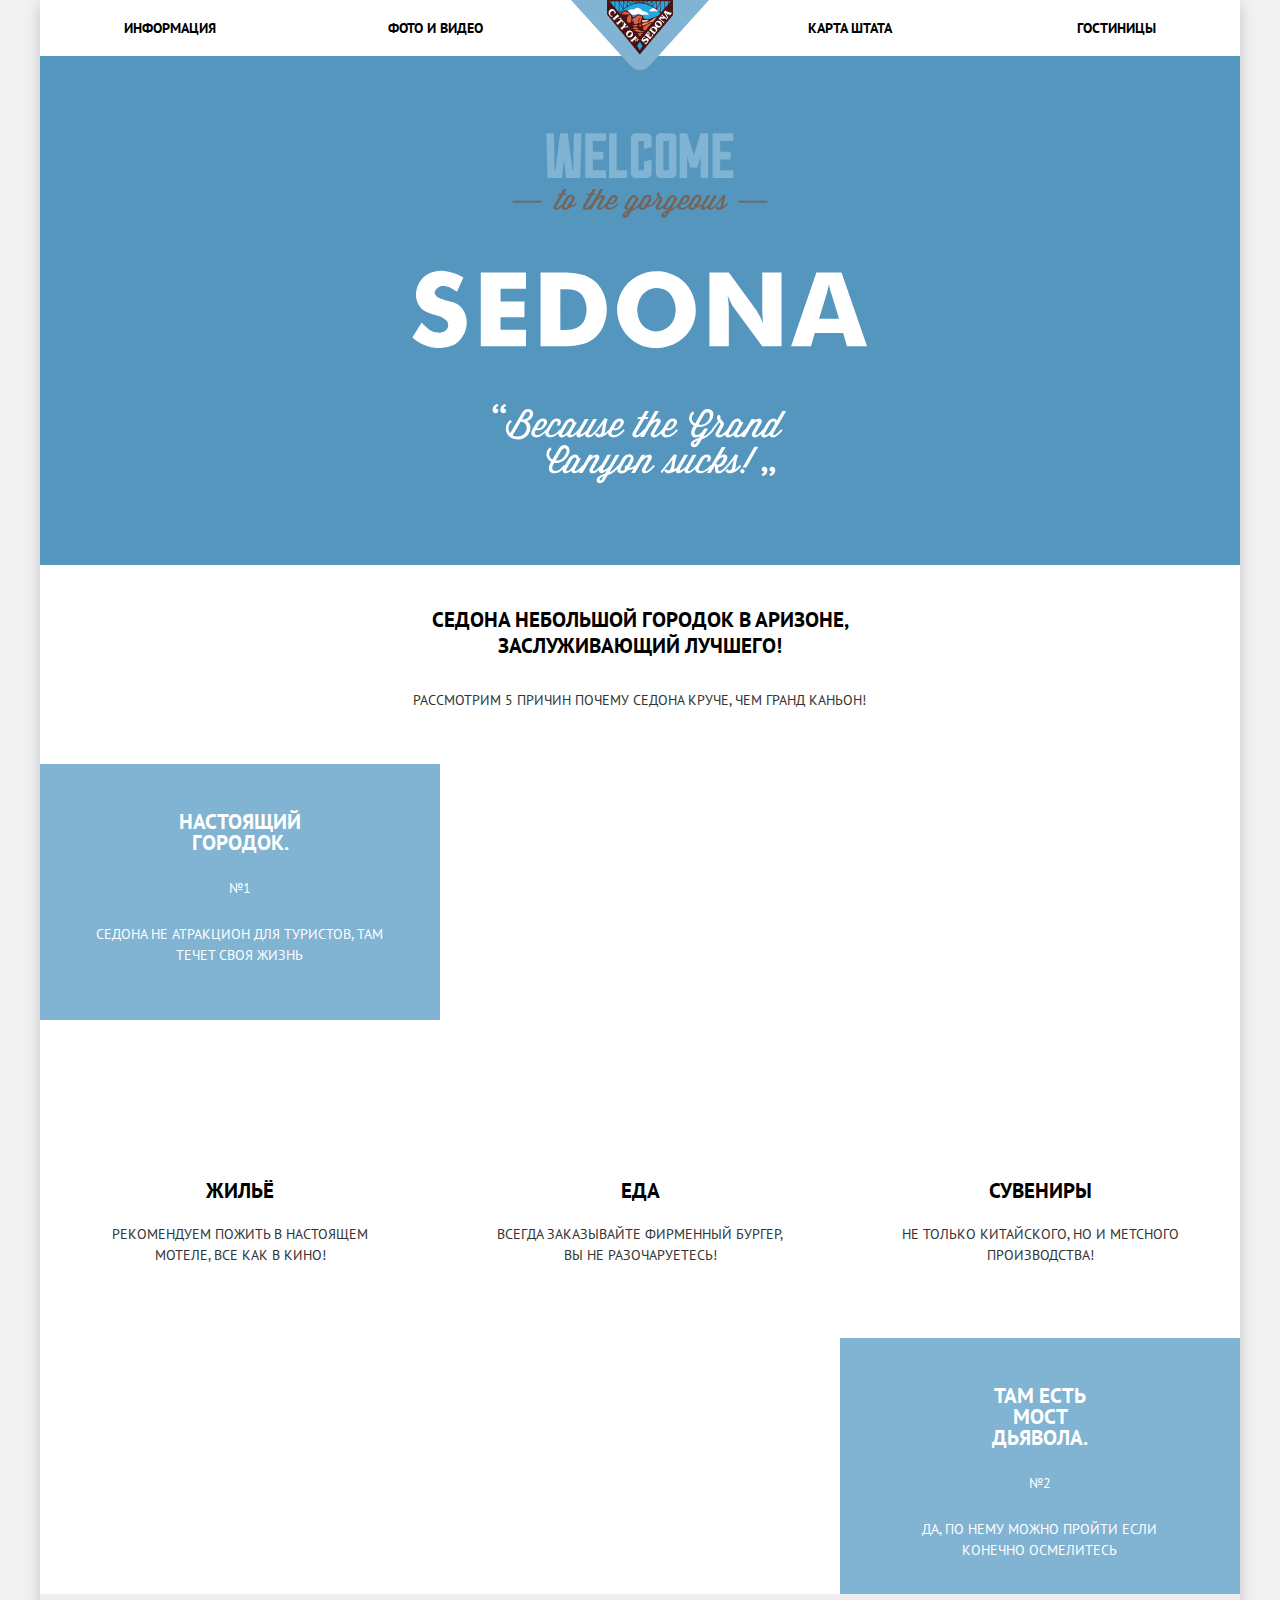
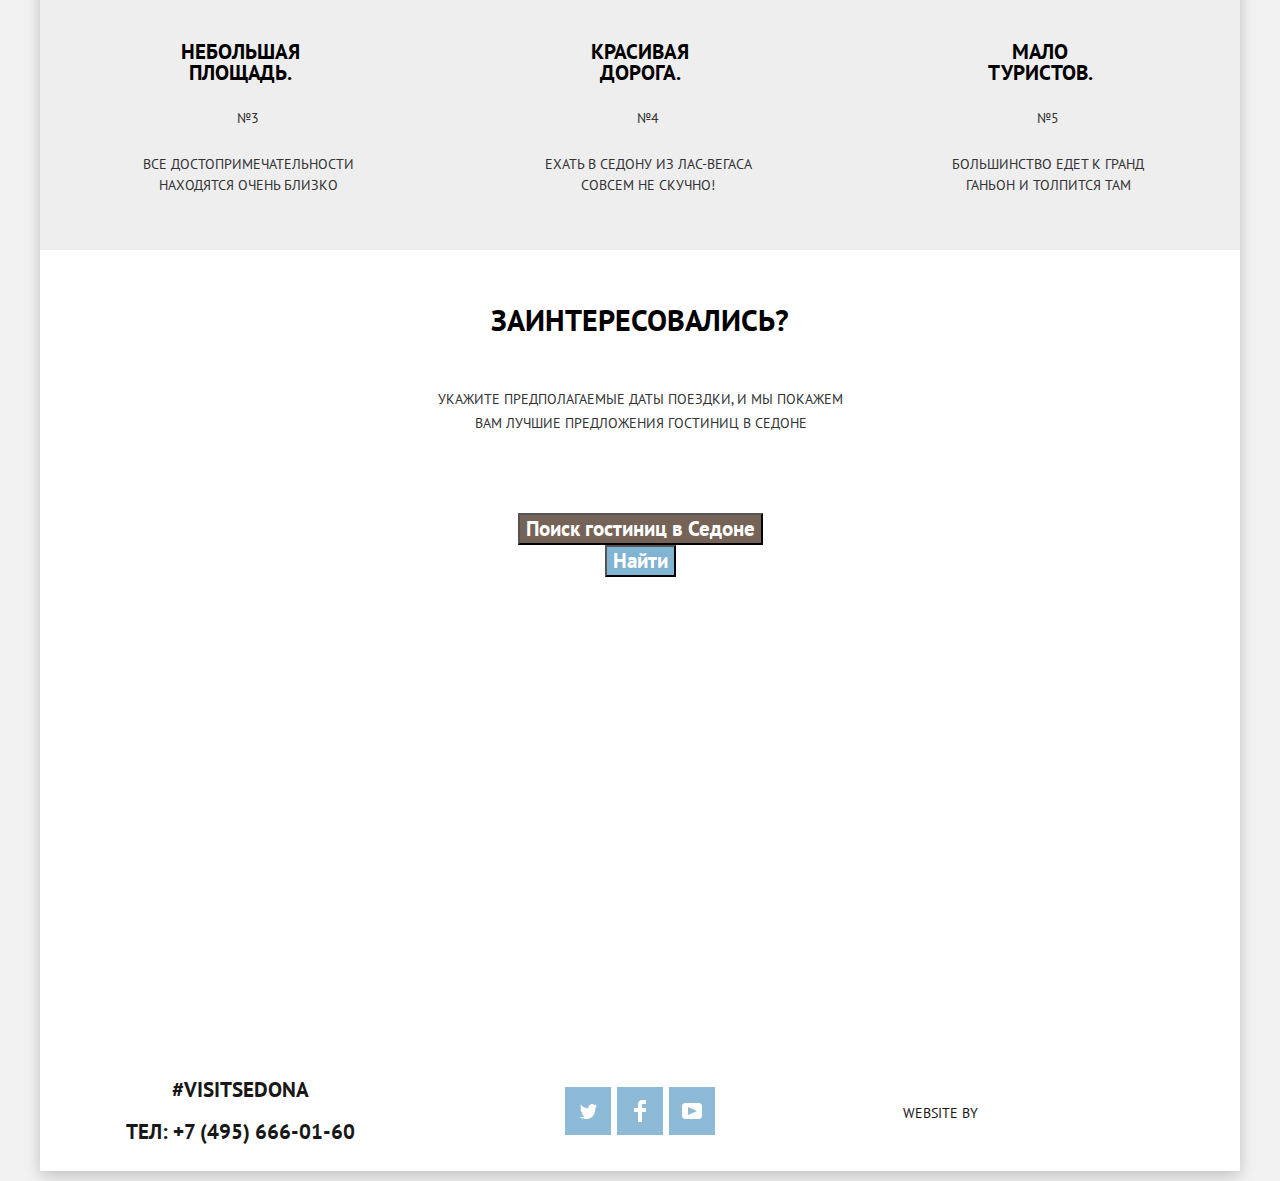
==== commit ef9f5c94: "Декоративные элементы. Главная страница" ====
--- a/index.html
+++ b/index.html
@@ -26,7 +26,7 @@
         </header>
         <main class="wrapper">
             <section class="slogan">
-                <div class="image-slogan"><img src="img/welcome-to-sedona.svg" width="456.65" height="350.88" alt="Welcome to the gorgeous SEDONA.
+                <div class="image-slogan"><img src="img/welcome-to-sedona.svg" width="456" height="350" alt="Welcome to the gorgeous SEDONA.
       Because the Grand Canion sucks!"></div>
                 <h1 class="text-slogan">Седона небольшой городок в Аризоне, заслуживающий лучшего!</h1>
             </section>
@@ -105,7 +105,7 @@
                 <button class="search-button ">Найти</button>
             </section>
             <section class="map">
-                <h2 class="image-map"></h2>
+                <h2 class="image-map visually-hidden"> Карта</h2>
             </section>
         </main>
         <footer class="page-footer main-footer ">
--- a/css/style.css
+++ b/css/style.css
@@ -388,7 +388,7 @@
     color: var(--white-opaque);
 }
 
-.image-map {
+.map {
     background-image: url(/Users/vich/Documents/GitHub/394709-sedona-29/img/map.png);
     background-position: center;
     background-repeat: no-repeat;
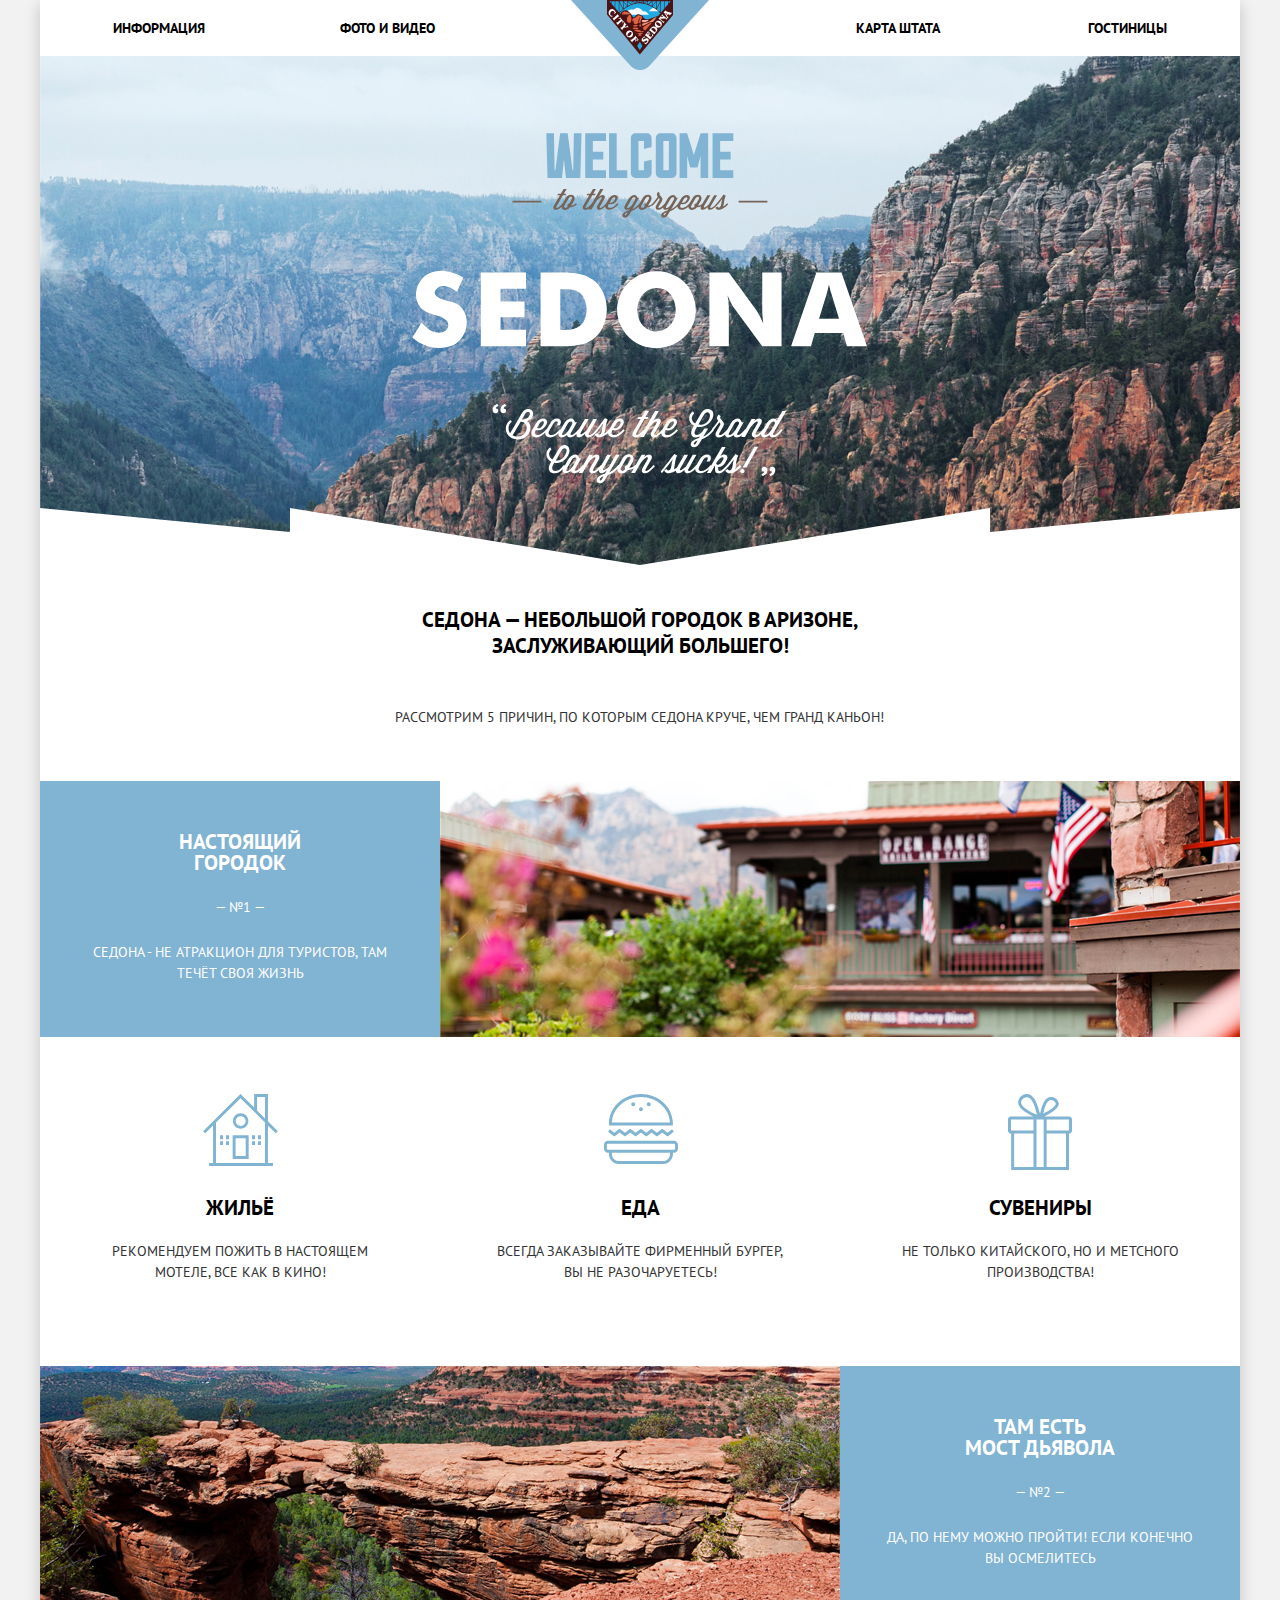
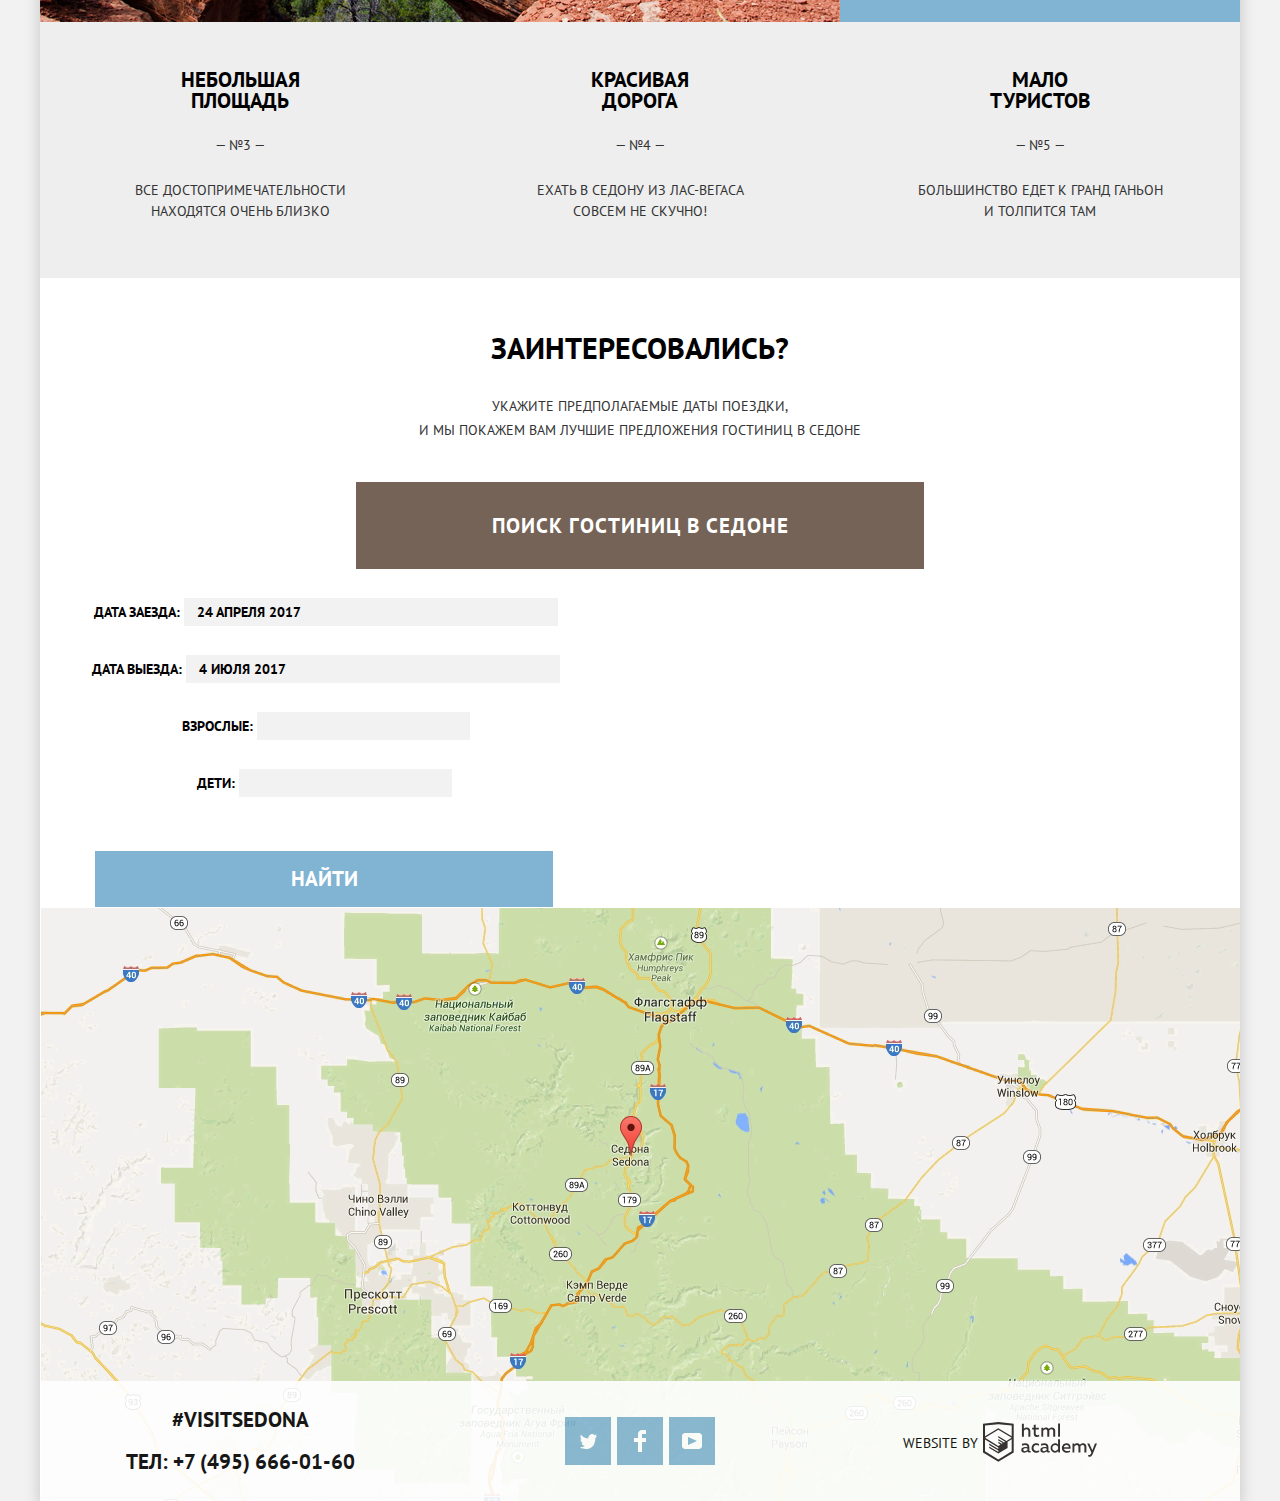
==== commit 4cdc1be7: "Исправленная главная страница с зачатками формы" ====
--- a/index.html
+++ b/index.html
@@ -28,17 +28,17 @@
             <section class="slogan">
                 <div class="image-slogan"><img src="img/welcome-to-sedona.svg" width="456" height="350" alt="Welcome to the gorgeous SEDONA.
       Because the Grand Canion sucks!"></div>
-                <h1 class="text-slogan">Седона небольшой городок в Аризоне, заслуживающий лучшего!</h1>
+                <h1 class="text-slogan">Седона &mdash; небольшой городок в Аризоне, заслуживающий большего!</h1>
             </section>
             <section class="features">
-                <h2 class="features-header">Рассмотрим 5 причин почему Седона круче, чем Гранд Каньон!</h2>
+                <h2 class="features-header">Рассмотрим 5 причин, по которым Седона круче, чем Гранд Каньон!</h2>
 
                 <ul class="features-list no-bullets">
                     <li class="feature-item part-one">
                         <div class="blue-item">
-                            <h3 class="feature-list-header white-font">Настоящий городок.</h3>
-                            <p class="feature-list-text white-font">№1</p>
-                            <p class="feature-list-text white-font">Седона не атракцион для туристов, там течет своя жизнь</p>
+                            <h3 class="feature-list-header white-font">Настоящий городок</h3>
+                            <p class="feature-list-text white-font">&mdash; №1 &mdash;</p>
+                            <p class="feature-list-text white-font">Седона - не атракцион для туристов, там течёт своя жизнь</p>
                         </div>
                         <div class="feature-list-image-one"></div>
                         <ul class="advices-list no-bullets ">
@@ -68,41 +68,61 @@
                     <li class="feature-item part-two">
                         <div class="feature-list-image-two"></div>
                         <div class="blue-item ">
-                            <h3 class="feature-list-header white-font ">Там есть мост дьявола.</h3>
-                            <p class="feature-list-text white-font">№2</p>
-                            <p class="feature-list-text white-font">Да, по нему можно пройти если конечно осмелитесь</p>
+                            <h3 class="feature-list-header white-font ">Там есть <br>мост дьявола</h3>
+                            <p class="feature-list-text white-font">&mdash; №2 &mdash;</p>
+                            <p class="feature-list-text white-font">Да, по нему можно пройти! Если конечно Вы осмелитесь</p>
                         </div>
                     </li>
                     <li class="feature-item part-three grey-item">
                         <div>
-                            <h3 class="feature-list-header">Небольшая площадь.</h3>
-                            <p class="feature-list-text">№3</p>
+                            <h3 class="feature-list-header">Небольшая площадь</h3>
+                            <p class="feature-list-text">&mdash; №3 &mdash;</p>
                             <p class="feature-list-text">Все достопримечательности находятся очень близко</p>
                         </div>
 
                     </li>
                     <li class="feature-item part-three grey-item">
                         <div>
-                            <h3 class="feature-list-header">Красивая дорога.</h3>
-                            <p class="feature-list-text">№4</p>
+                            <h3 class="feature-list-header">Красивая дорога</h3>
+                            <p class="feature-list-text">&mdash; №4 &mdash;</p>
                             <p class="feature-list-text">Ехать в Седону из Лас-Вегаса совсем не скучно!</p>
                         </div>
                     </li>
                     <li class="feature-item part-three grey-item">
                         <div>
-                            <h3 class="feature-list-header">Мало туристов.</h3>
-                            <p class="feature-list-text">№5</p>
+                            <h3 class="feature-list-header">Мало туристов</h3>
+                            <p class="feature-list-text">&mdash; №5 &mdash;</p>
                             <p class="feature-list-text">Большинство едет к Гранд Ганьон и толпится там</p>
                         </div>
                     </li>
                 </ul>
             </section>
-            <section class="searching-form box">
-                <h2 class="searching-question">Заинтересовались?</h2>
-                <p class="searching-form-text">Укажите предполагаемые даты поездки, и мы покажем вам лучшие предложения гостиниц в Седоне</p>
-                <button class="searching-form-button">Поиск гостиниц в Седоне</button><br>
+            <section class="searching-box searching-form">
+                <h2 class="searching-form-header">Заинтересовались?</h2>
+                <p class="searching-form-info">Укажите предполагаемые даты поездки, <br>и мы покажем вам лучшие предложения гостиниц в Седоне</p>
                 <!-- форма поиска брони -->
-                <button class="search-button ">Найти</button>
+                <button class="searching-box-button">Поиск гостиниц в Седоне</button>
+                <form class="searching-box-form" action="https://echo.htmlacademy.ru" method="get">
+                    <p class="searching-box-item">
+                        <label for="arrival"> Дата заезда:</label>
+                        <input id="arrival" type="text" name="arrival-date" placeholder="24 апреля 2017" required>
+                    </p>
+                    <p class="searching-box-item">
+                        <label for="departure"> Дата выезда:</label>
+                        <input id="departure" type="text" name="departure-date" placeholder="4 июля 2017" required>
+                    </p>
+                    <div class="guests">
+                        <p class="searching-box-item">
+                            <label for="guests-adults"> Взрослые:</label>
+                            <input id="guests-adults" type="text" name="adults" placeholder="2" required>
+                        </p>
+                        <p class="searching-box-item">
+                            <label for="guests-kids">Дети:</label>
+                            <input id="guests-kids" type="text" name="kids" placeholder="0" required>
+                        </p>
+                    </div>
+                    <input class="search-button" type="submit" value="Найти">
+                </form>
             </section>
             <section class="map">
                 <h2 class="image-map visually-hidden"> Карта</h2>
@@ -111,11 +131,11 @@
         <footer class="page-footer main-footer ">
             <section class="footer-contacts ">
                 <h3 class="visually-hidden">Инстаграм и телефон</h3>
-                <p>
-                    <a class="item-header " href="blank.html ">#VISITSEDONA</a>
+                <p class="visit-sedona-telephone">
+                    <a class="item-header-footer-contacts" href="blank.html ">#VISITSEDONA</a>
                 </p>
-                <p>
-                    <a class="item-header " href="74956660166 "> ТЕЛ: +7 (495) 666-01-60</a>
+                <p class="visit-sedona-telephone">
+                    <a class="item-header-footer-contacts" href="74956660166 "> ТЕЛ: +7 (495) 666-01-60</a>
                 </p>
             </section>
             <section class="footer-social ">
--- a/css/style.css
+++ b/css/style.css
@@ -98,21 +98,11 @@
 }
 
 
-/* Main header */
-
-.main-header {
-    /* outline: 5px solid rgba(0, 255, 0, 0.7);
-    outline-offset: -5px;*/
-}
-
-
 /* main navigation */
 
 .main-header-logo {
     width: 138px;
     height: 70px;
-    /*outline: 5px solid rgba(255, 0, 0, 0.3);
-    outline-offset: -5px;*/
     justify-self: center;
     position: absolute;
     top: 0px;
@@ -120,12 +110,11 @@
 }
 
 .site-navigation {
-    /* outline: 5px solid rgba(0, 255, 255, 0.3);
-    outline-offset: -5px;*/
     display: flex;
-    justify-content: space-around;
-    padding: 15px 72px;
-    height: 56px;
+    flex-wrap: wrap;
+    padding-top: 15px;
+    padding-bottom: 15px;
+    width: 100%;
 }
 
 .site-navigation a {
@@ -133,12 +122,15 @@
     line-height: 26px;
     font-weight: 700;
     color: var(--black);
-    text-align: center;
 }
 
 .site-navigation li {
-    width: 240px;
+    width: 300px;
     text-align: left;
+}
+
+.site-navigation li:nth-child(1) {
+    padding-left: 73px;
 }
 
 .site-navigation li:nth-child(3) {
@@ -147,10 +139,14 @@
 
 .site-navigation li:nth-child(4) {
     text-align: right;
+    padding-right: 73px;
 }
 
 
 /*index-page*/
+
+
+/* slogan */
 
 .image-slogan {
     padding-top: 77.35px;
@@ -158,15 +154,12 @@
     padding-left: 371.38px;
     padding-right: 371.96px;
     height: 508.5px;
-    background-image: url(/Users/vich/Documents/GitHub/394709-sedona-29/img/welcome-bottom.png), url("/Users/vich/Documents/GitHub/394709-sedona-29/img/background-mountains.jpg");
+    background-image: url(../img/welcome-bottom.png), url(../img/background-mountains.jpg);
     background-position: bottom, center;
     background-color: var(--darkest-blue);
     background-repeat: no-repeat, no-repeat;
 }
 
-
-/* slogan */
-
 .text-slogan {
     font-size: 21px;
     line-height: 26px;
@@ -175,10 +168,9 @@
     margin: 0;
     text-align: center;
     padding-top: 42.5px;
-    padding-bottom: 16.5px;
+    padding-bottom: 45px;
     padding-left: 365px;
     padding-right: 365px;
-    height: 122.5px;
 }
 
 
@@ -204,9 +196,10 @@
     color: var(--black);
     text-align: center;
     margin: 0px;
-    padding-top: 47px;
+    padding-top: 50px;
     padding-left: 125px;
     padding-right: 125px;
+    align-self: center;
 }
 
 .feature-list-text {
@@ -216,10 +209,9 @@
     color: var(--light-black);
     text-align: center;
     margin: 0px;
-    padding-top: 25px;
-    padding-left: 52px;
-    padding-right: 51px;
-    padding-right: 53px;
+    padding-top: 24px;
+    padding-left: 47px;
+    padding-right: 47px;
 }
 
 .blue-item {
@@ -236,11 +228,11 @@
 }
 
 .feature-list-image-one {
-    background-image: url(/Users/vich/Documents/GitHub/394709-sedona-29/img/feature-1.jpg);
+    background-image: url(../img/feature-1.jpg);
 }
 
 .feature-list-image-two {
-    background-image: url(/Users/vich/Documents/GitHub/394709-sedona-29/img/feature-2.jpg);
+    background-image: url(../img/feature-2.jpg);
 }
 
 .grey-item {
@@ -248,6 +240,15 @@
     height: 256px;
 }
 
+.grey-item .feature-list-header {
+    padding-top: 47px;
+}
+
+.grey-item .feature-list-text {
+    padding-left: 77px;
+    padding-right: 77px;
+}
+
 
 /* advice */
 
@@ -256,7 +257,6 @@
     padding: 0px;
     display: grid;
     grid-template-columns: 1fr 1fr 1fr;
-    /*grid-column: 1/-1;*/
 }
 
 .part-one {
@@ -269,23 +269,24 @@
     display: grid;
     grid-template-columns: 1fr 1fr 1fr;
     grid-column: 1/-1;
+    height: 329px;
 }
 
 .icon-house {
-    background-image: url(/Users/vich/Documents/GitHub/394709-sedona-29/img/icon-house.svg);
-    background-position: center 64.15px;
+    background-image: url(../img/icon-house.svg);
+    background-position: center 57px;
     background-repeat: no-repeat;
 }
 
 .icon-food {
-    background-image: url(/Users/vich/Documents/GitHub/394709-sedona-29/img/icon-burger.svg);
-    background-position: center 64.15px;
+    background-image: url(../img/icon-burger.svg);
+    background-position: center 57px;
     background-repeat: no-repeat;
 }
 
 .icon-souvenir {
-    background-image: url(/Users/vich/Documents/GitHub/394709-sedona-29/img/icon-gift.svg);
-    background-position: center 64.15px;
+    background-image: url(../img/icon-gift.svg);
+    background-position: center 57px;
     background-repeat: no-repeat;
 }
 
@@ -293,11 +294,6 @@
     display: grid;
     grid-template-columns: 800px 400px;
     grid-column: 1/-1;
-}
-
-.grey-item .feature-list-text {
-    padding-left: 93px;
-    padding-right: 77px;
 }
 
 .item-text {
@@ -306,6 +302,12 @@
     padding-left: 55px;
     padding-right: 55px;
     margin: 0px;
+    font-size: 14px;
+    line-height: 21px;
+    font-weight: 400;
+    color: var(--light-black);
+    /*text-align: center;*/
+    align-items: center;
 }
 
 .item-header {
@@ -313,60 +315,102 @@
     line-height: 21px;
     font-weight: 700;
     color: var(--black);
-    text-align: center;
-    margin: 0px;
     padding-top: 160px;
-}
-
-.item-text {
-    font-size: 14px;
-    line-height: 21px;
-    font-weight: 400;
-    color: var(--light-black);
-    text-align: center;
+    align-items: center;
+    margin: 0px;
 }
 
 
 /* searching form */
 
-.searching-question {
+.searching-form-header {
     font-size: 30px;
     line-height: 24px;
     font-weight: 700;
     color: var(--black);
     text-align: center;
     padding-top: 58px;
-    padding-bottom: 55px;
-    margin: 0px;
-}
-
-.searching-form-text {
+    padding-bottom: 24px;
+    margin: 0px;
+}
+
+.searching-form-info {
     font-size: 14px;
     line-height: 24px;
     font-weight: 400;
     color: var(--light-black);
     text-align: center;
-    padding-left: 383px;
-    padding-right: 382px;
-    padding-bottom: 78px;
-    margin: 0px;
-}
-
-.searching-form-button {
+    padding-bottom: 40px;
+    margin: 0px;
+    padding-top: 10px;
+}
+
+
+/*Searching-box*/
+
+.searching-box-form {
+    width: 568px;
+}
+
+.searching-box-item {
+    font-size: 14px;
+    line-height: 26px;
+    font-weight: 700;
+    color: var(--black);
+    text-transform: uppercase;
+    padding-top: 29px;
+    margin: 0px;
+}
+
+.searching-box-label {}
+
+.searching-box-item input {
+    background-color: var(--filter-input-grey);
+    border: none;
+    padding-top: 6px;
+    padding-bottom: 6px;
+    padding-left: 13px;
+    padding-right: 200px;
+}
+
+.searching-box-item ::placeholder {
+    font-size: 14px;
+    line-height: 26px;
+    font-weight: 700;
+    color: var(--black);
+    text-transform: uppercase;
+}
+
+.guests {
+    padding-bottom: 54px;
+}
+
+.guests input {
+    width: 114px;
+}
+
+.searching-box-button {
     font-size: 21px;
     line-height: 26px;
     font-weight: 700;
     color: var(--white);
     background-color: var(--brown);
     text-align: center;
-    vertical-align: middle;
-}
-
-.searching-form-button:hover {
+    text-transform: uppercase;
+    align-items: center;
+    padding-top: 31px;
+    padding-bottom: 30px;
+    width: 568px;
+    align-self: center;
+    border: none;
+    letter-spacing: 1px;
+}
+
+.searching-box-button:hover {
     background-color: var(--darker-brown);
 }
 
-.searching-form-button:active {
+.searching-box-button:active {
     background-color: var(--darkest-brown);
     color: var(--white-opaque);
 }
@@ -377,6 +421,12 @@
     font-weight: 700;
     background-color: var(--light-blue);
     color: var(--white);
+    width: 458px;
+    padding-bottom: 15px;
+    padding-top: 15px;
+    align-self: center;
+    border: none;
+    text-transform: uppercase;
 }
 
 .search-button:hover {
@@ -389,7 +439,7 @@
 }
 
 .map {
-    background-image: url(/Users/vich/Documents/GitHub/394709-sedona-29/img/map.png);
+    background-image: url(../img/map.png);
     background-position: center;
     background-repeat: no-repeat;
     height: 594px;
@@ -399,8 +449,6 @@
 /* footer */
 
 .main-footer {
-    /*outline: 5px solid rgba(255, 0, 0, 0.7);
-    outline-offset: -5px;*/
     display: grid;
     grid-template-columns: 1fr 1fr 1fr;
     align-items: center;
@@ -412,11 +460,6 @@
     width: 100%;
 }
 
-.footer-contacts .item-header {
-    padding-top: 23px;
-    padding-bottom: 36px;
-}
-
 .footer-contacts a {
     font-size: 21px;
     line-height: 26px;
@@ -424,12 +467,7 @@
     text-transform: none;
     color: var(--black);
     margin: 0px;
-}
-
-.footer-contacts-list {
-    margin: 0px;
-    /*outline: 5px solid rgba(0, 255, 255, 0.7);
-    outline-offset: -5px;*/
+    padding-top: 0px;
 }
 
 .footer-copyright {
@@ -437,11 +475,9 @@
     font-weight: 400;
     line-height: 26px;
     color: var(--black);
-    /* outline: 5px solid rgba(255, 0, 255, 0.7);
-    outline-offset: -5px;*/
     padding-top: 49px;
     margin: 0px;
-    background-image: url(/Users/vich/Documents/GitHub/394709-sedona-29/img/logo-htmlacademy.svg);
+    background-image: url(../img/logo-htmlacademy.svg);
     background-repeat: no-repeat;
     background-position: center center;
     height: 120px;
@@ -454,8 +490,6 @@
 }
 
 .footer-social {
-    /* outline: 5px solid rgba(0, 255, 0, 0.7);
-    outline-offset: -5px; */
     align-items: center;
 }
 
